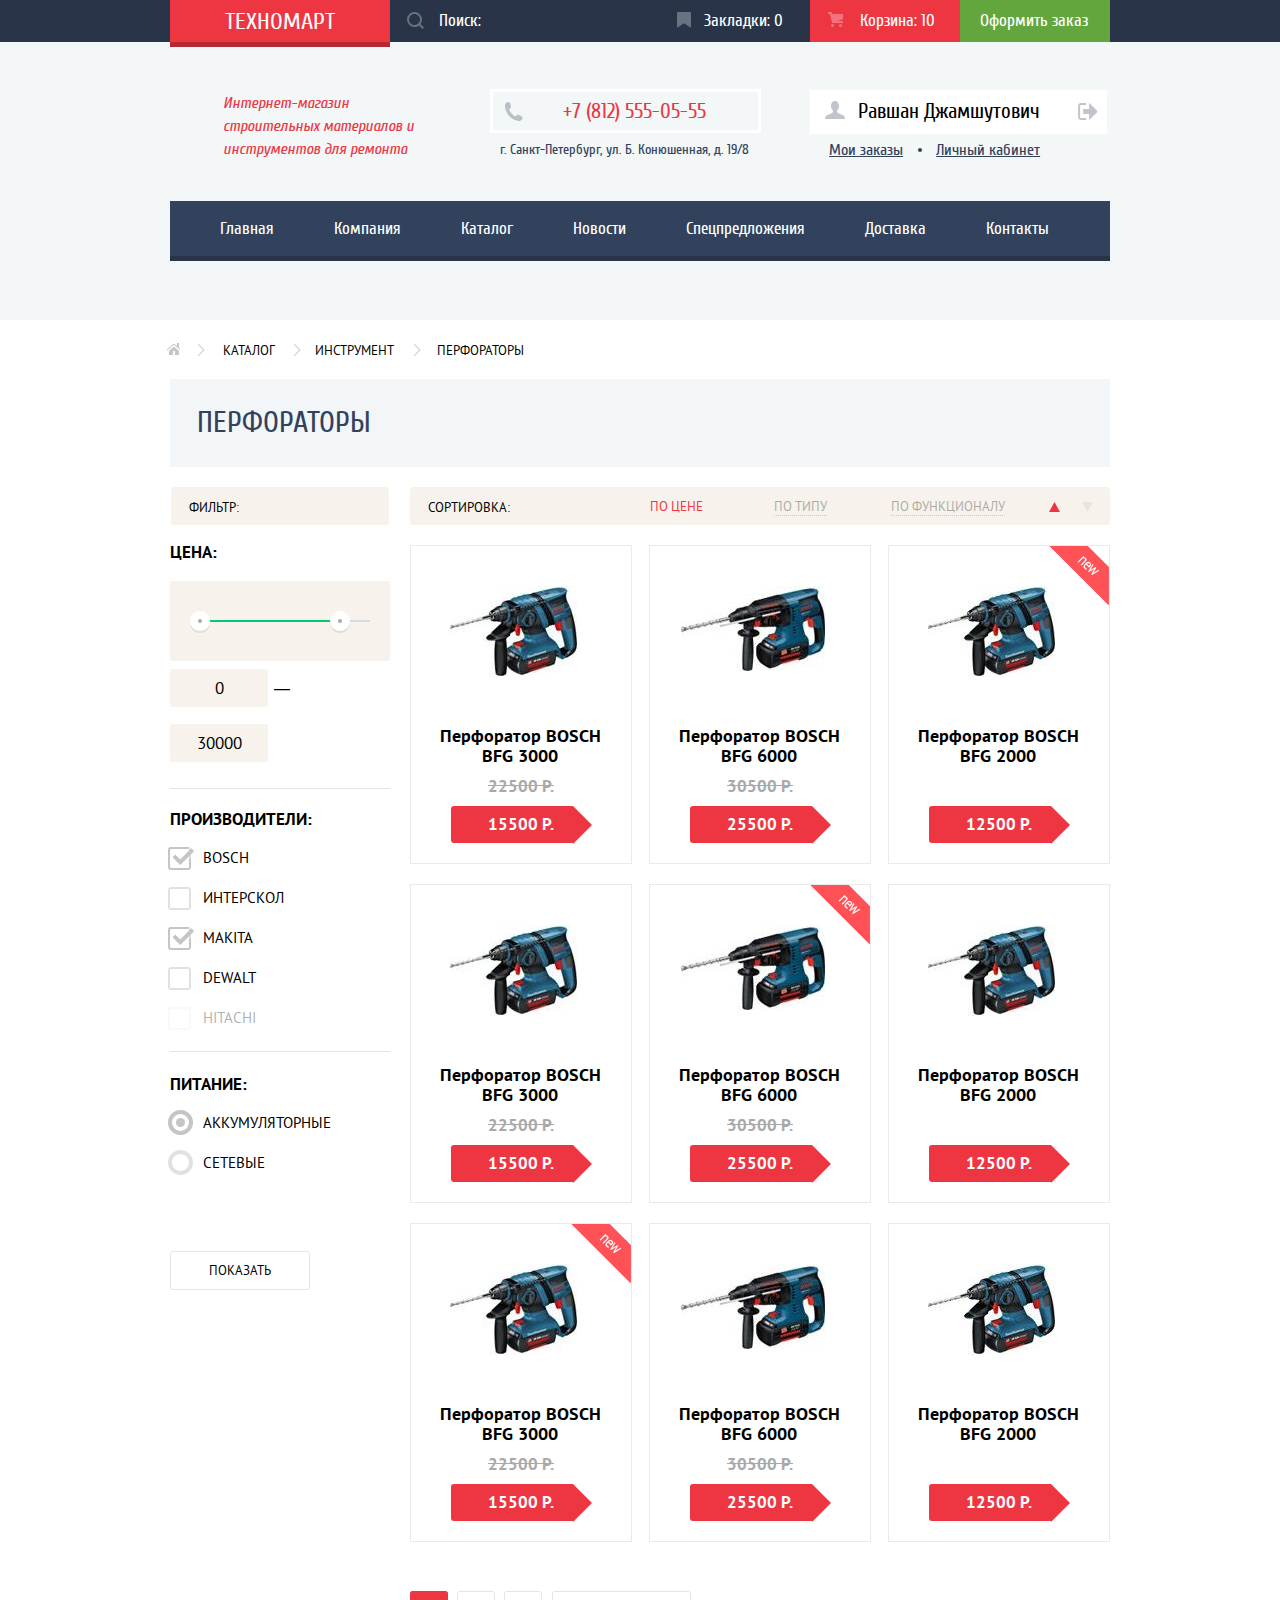
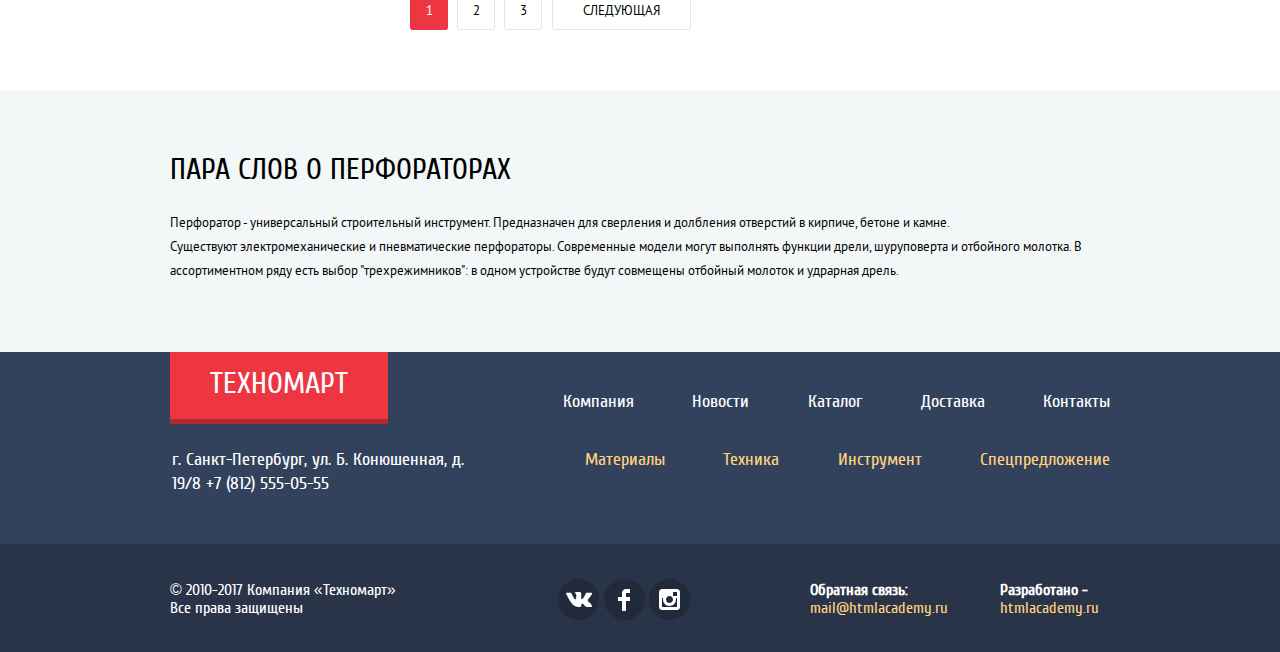
==== catalog.html @ 3ca96fd1 "завершение верстки" ====
<!DOCTYPE html>
<html lang="ru">
  <head>
    <meta charset="utf-8">
    <title>Интернет-магазин "Техномарт"</title>
    <link href="css/normalize.css" rel="stylesheet">
    <link href="css/style.css" rel="stylesheet">
  </head>
  <body>
    <header class="main-header">
      <div class="header-top-wrapper">
      <div class="container">
      <div class="header-top">
        <a class="main-header-logo" href="index.html" aria-label="Главная страница интернет-магазина Техномарт">Техномарт</a>
          <form class="header-search" action="http://echo.htmlacademy.ru" method="post">
            <div class="search-item">
              <label for="search-form" aria-label="Поиск"></label>
              <input type="search" id="search-form" name="search-form" placeholder="Поиск:">
              <svg xmlns="http://www.w3.org/2000/svg" width="17" height="17" viewBox="0 0 17 17"><path fill="#ffffff" d="M17 15.586l-3.542-3.542A7.465 7.465 0 0 0 15 7.5 7.5 7.5 0 1 0 7.5 15c1.71 0 3.282-.579 4.544-1.542L15.586 17 17 15.586zM2 7.5C2 4.467 4.467 2 7.5 2 10.532 2 13 4.467 13 7.5c0 3.032-2.468 5.5-5.5 5.5A5.506 5.506 0 0 1 2 7.5z"/></svg>
              
            </div>
          </form>
          <a class="tab" href="#">Закладки: 0</a>
          <a class="cart-full" href="#">Корзина: 10</a>
          <a class="offer-button" href="#">Оформить заказ</a>
      </div>
      </div>
      </div>
        <div class="header-middle-bottom-wrapper">
          <div class="container">
      <div class="header-middle">
<!--        <div class="header-title-wrapper">-->
        <h1 class="header-title">Интернет-магазин строительных материалов и инструментов для ремонта</h1>
<!--          </div>-->
        <div class="header-contacts">
          <p class="main-phone" aria-label="Телефон">+7 (812) 555-05-55</p>
          <p class="main-adress" aria-label="Адрес">г. Санкт-Петербург, ул. Б. Конюшенная, д. 19/8</p>
        </div>
        <ul class="user-navigation user-navigation-catalog" aria-label="Навигация пользователя">
          <li>
            <div class="navigation-wrapper-high">
              <a class="authorization-link-in" href="#" >Равшан Джамшутович</a>
              <a class="logout-link" href="#" aria-label="Выйти"></a>
            </div>
          </li>
          <li>
            <div class="navigation-wrapper-low">
              <a class="my-order-link" href="#">Мои заказы</a>
            <a class="personal-area-link" href="#">Личный кабинет</a>
          
            </div>
          </li>
        </ul>
      </div>
        <nav class="main-navigation" aria-label="Главное меню">
          
          <ul class="site-navigation" aria-label="Главное меню">
            <li><a href="index.html">Главная</a></li>
            <li><a href="#">Компания</a></li>
            <li><a href="catalog.html">Каталог</a></li>
            <li><a href="#">Новости</a></li>
            <li><a href="#">Спецпредложения</a></li>
            <li><a href="#">Доставка</a></li>
            <li><a href="#">Контакты</a></li>
          </ul>
        </nav>
          </div>
          </div>
      </header>
    <main>
      <div class="container">        
        <ul class="breadcrumbs">  
          <li class="breadcrumbs-home"><a href="index.html" aria-label="Главная"></a></li>
          <li class="breadcrumbs-catalog"><a href="catalog.html">Каталог</a></li>
          <li class="breadcrumbs-tool"><a href="#">Инструмент</a></li>
          <li class="breadcrumbs-current">Перфораторы<li>
        </ul>
       <h2 class="page-title">Перфораторы</h2>  
        <div class="catalog-columns">
      <section class="filters">
        <div class="filter-head">
          <h3 class="filter-name">ФИЛЬТР:</h3>
        </div>
        <form class="catalog-filters" action="http://echo.htmlacademy.ru" method="get">
          <fieldset>
            <legend>Цена:</legend>
<!--           фильтр по цене-->
            <div class="range-controls"> 
              <div class="scale"> 
                <div class="bar"></div> 
              </div> 
             <div class="toggle min-toggle"></div> 
             <div class="toggle max-toggle"></div> 
            </div>
            <div class="price-filter">
             <input type="text" name="min-price" id="min-price" value="0">
             <span class="price-filter-dash">—</span>
             <input type="text" name="man-price" id="man-price" value="30000">
            </div>
          </fieldset>
          <fieldset>
            <legend class="filter-manuf-fieldset">Производители:</legend>
            <ul class="filter-checkbox">
              <li class="filter-option">
                <input class="visually-hidden filter-field filter-field-checkbox" type="checkbox" name="bosch" id="filter-bosch" checked>
                <label for="filter-bosch">bosch</label>
              </li>
              <li class="filter-option">
                <input class="visually-hidden filter-field filter-field-checkbox" type="checkbox" name="interskol" id="filter-interskol">
                <label for="filter-interskol">интерскол</label>
              </li>
              <li class="filter-option">
                <input class="visually-hidden filter-field filter-field-checkbox" type="checkbox" name="makita" id="filter-makita" checked>
                <label for="filter-makita">makita</label>
              <li class="filter-option">
                <input class="visually-hidden filter-field filter-field-checkbox" type="checkbox" name="dewalt" id="filter-dewalt">
                <label for="filter-dewalt">dewalt</label>
              </li>
              <li class="filter-option">
                <input class="visually-hidden filter-field filter-field-checkbox" type="checkbox" name="hitachi" id="filter-hitachi" disabled>
                <label for="filter-hitachi">hitachi</label>
              </li>
            </ul>
          </fieldset>
          <fieldset>
            <legend class="filter-feed-fieldset">Питание:</legend>
            <ul class="filter-radio">
              <li class="filter-option">
                <input class="visually-hidden filter-field filter-field-radio" type="radio" name="feed" id="feed-battery" value="battery" checked>
                <label for="feed-battery">аккумуляторные</label>
              </li>
              <li class="filter-option">
                <input class="visually-hidden filter-field filter-field-radio" type="radio" name="feed" id="feed-net" value="net">
                <label for="feed-net">сетевые</label>
              </li>
            </ul>
          </fieldset>
          <button class="filters-button" type="submit">Показать</button>
        </form>
      </section>
        <div>
      <div class="sorting">
        <h3 class="sorting-name">СОРТИРОВКА:</h3>
        <ul class="sorting-list">
          <li class="sorting-items price"><a>по цене</a></li>
          <li><a class="sorting-items type" href="#">по типу</a></li>
          <li><a class="sorting-items function" href="#">по функционалу</a></li>
        </ul>
        <button type="button" aria-label="Сортировка по возрастанию" class="sorting-img-up active"><svg  version="1.1" id="Layer_1" xmlns="http://www.w3.org/2000/svg" xmlns:xlink="http://www.w3.org/1999/xlink" x="0px" y="0px"
	 width="11px" height="10px" viewBox="0 0 11 10" enable-background="new 0 0 11 10" xml:space="preserve">
<polygon fill="#231F20" points="5.5,0 0,10 11,10 "/>
          </svg></button>        
        <button class="sorting-img-down" type="button" aria-label="Сортировка по убыванию"><svg  version="1.1" id="Layer_9" xmlns="http://www.w3.org/2000/svg" xmlns:xlink="http://www.w3.org/1999/xlink" x="0px" y="0px"
	 width="11px" height="10px" viewBox="0 0 11 10" enable-background="new 0 0 11 10" xml:space="preserve">
<polyline fill="#231F20" points="5.5,10 0,0 11,0 "/>
          </svg></button> 
      </div>
      <section class="catalog">
        <div class="catalog-head visually-hidden">
          <h3>Перфораторы</h3>
        </div>
        <ul class="catalog-list">
          <li class="catalog-items">
            <h4 class="goods-name">Перфоратор BOSCH BFG 3000</h4>
            <p class="goods-image">
              <img src="img/perf2.jpg" width="127" height="91" alt="Перфоратор BOSCH BFG 3000">
            </p>
            <span class="goods-old-price">22500 P.</span>
            <a class="goods-price" href="#" aria-label="Перфоратор BOSCH BFG 3000">15500 P.</a>
            <div class="goods-actions">
              <a class="goods-actions-buy" href="#">Купить</a>
              <a class="goods-actions-tab" href="#">В закладки</a>
            </div>
          </li>
          <li class="catalog-items">
            <h4 class="goods-name">Перфоратор BOSCH BFG 6000</h4>
            <p class="goods-image">
              <img src="img/perf3.jpg" width="144" height="85" alt="Перфоратор BOSCH BFG 6000">
            </p>
            <span class="goods-old-price">30500 P.</span>
            <a class="goods-price" href="#" aria-label="Перфоратор BOSCH BFG 6000">25500 P.</a>
            <div class="goods-actions">
              <a class="goods-actions-buy" href="#">Купить</a>
              <a class="goods-actions-tab" href="#">В закладки</a>
            </div>
          </li>
          <li class="catalog-items popular-item-new">
             <h3 class="goods-name">Перфоратор BOSCH BFG 2000</h3>
            <p class="goods-image">
              <img src="img/perf2.jpg" width="127" height="91" alt="Перфоратор BOSCH BFG 2000">
            </p>
            <span class="goods-old-price"></span>
            <a class="goods-price" href="#" aria-label="Перфоратор BOSCH BFG 2000">12500 P.</a>
            <div class="goods-actions">
              <a class="goods-actions-buy" href="#">Купить</a>
              <a class="goods-actions-tab" href="#">В закладки</a>
            </div>
          </li>
          <li class="catalog-items">
            <h4 class="goods-name">Перфоратор BOSCH BFG 3000</h4>
            <p class="goods-image">
              <img src="img/perf2.jpg" width="127" height="91" alt="Перфоратор BOSCH BFG 3000">
            </p>
            <span class="goods-old-price">22500 P.</span>
            <a class="goods-price" href="#" aria-label="Перфоратор BOSCH BFG 3000">15500 P.</a>
            <div class="goods-actions">
              <a class="goods-actions-buy" href="#">Купить</a>
              <a class="goods-actions-tab" href="#">В закладки</a>
            </div>
          </li>
          <li class="catalog-items popular-item-new">
            <h4 class="goods-name">Перфоратор BOSCH BFG 6000</h4>
            <p class="goods-image">
              <img src="img/perf3.jpg" width="144" height="85" alt="Перфоратор BOSCH BFG 6000">
            </p>
            <span class="goods-old-price">30500 P.</span>
            <a class="goods-price" href="#" aria-label="Перфоратор BOSCH BFG 6000">25500 P.</a>
            <div class="goods-actions">
              <a class="goods-actions-buy" href="#">Купить</a>
              <a class="goods-actions-tab" href="#">В закладки</a>
            </div>
          </li>
          <li class="catalog-items">
            <h4 class="goods-name">Перфоратор BOSCH BFG 2000</h4>
            <p class="goods-image">
              <img src="img/perf2.jpg" width="127" height="91" alt="Перфоратор BOSCH BFG 2000">
            </p>
            <span class="goods-old-price"></span>
            <a class="goods-price" href="#" aria-label="Перфоратор BOSCH BFG 2000">12500 P.</a>
            <div class="goods-actions">
              <a class="goods-actions-buy" href="#">Купить</a>
              <a class="goods-actions-tab" href="#">В закладки</a>
            </div>
          </li>
          <li class="catalog-items popular-item-new">
            <h4 class="goods-name">Перфоратор BOSCH BFG 3000</h4>
            <p class="goods-image">
              <img src="img/perf2.jpg" width="127" height="91" alt="Перфоратор BOSCH BFG 3000">
            </p>
            <span class="goods-old-price">22500 P.</span>
            <a class="goods-price" href="#" aria-label="Перфоратор BOSCH BFG 3000">15500 P.</a>
            <div class="goods-actions">
              <a class="goods-actions-buy" href="#">Купить</a>
              <a class="goods-actions-tab" href="#">В закладки</a>
            </div>
          </li>
          <li class="catalog-items">
            <h4 class="goods-name">Перфоратор BOSCH BFG 6000</h4>
            <p class="goods-image">
              <img src="img/perf3.jpg" width="144" height="85" alt="Перфоратор BOSCH BFG 6000">
            </p>
            <span class="goods-old-price">30500 P.</span>
            <a class="goods-price" href="#" aria-label="Перфоратор BOSCH BFG 6000">25500 P.</a>
            <div class="goods-actions">
              <a class="goods-actions-buy" href="#">Купить</a>
              <a class="goods-actions-tab" href="#">В закладки</a>
            </div>
          </li>
          <li class="catalog-items">
            <h4 class="goods-name">Перфоратор BOSCH BFG 2000</h4>
            <p class="goods-image">
              <img src="img/perf2.jpg" width="127" height="91" alt="Перфоратор BOSCH BFG 2000">
            </p>
            <span class="goods-old-price"></span>
            <a class="goods-price" href="#" aria-label="Перфоратор BOSCH BFG 2000">12500 P.</a>
            <div class="goods-actions">
              <a class="goods-actions-buy" href="#">Купить</a>
              <a class="goods-actions-tab" href="#">В закладки</a>
            </div>
          </li>
        </ul>
<!--        <div class="pagination-list-wrapper">-->
        <ul class="pagination-list" aria-label="Нумерация страниц">
          <li class="pagination-items pagination-items-current"><a>1</a></li>
          <li class="pagination-items"><a href="#">2</a></li>
          <li class="pagination-items"><a href="#">3</a></li>
          <li class="pagination-items"><a href="#">Следующая</a></li>
        </ul>
<!--          </div>-->
      </section>
        </div>
          </div>
      </div>
      <div class="catalog-infotext-wrapper">
        <div class="container">
      <section class="catalog-infotext">
        <h3 class="catalog-infotext-title">Пара слов о перфораторах</h3>
        <p class="catalog-infotext-text">
          Перфоратор - универсальный строительный инструмент. Предназначен для сверления и долбления отверстий в кирпиче, бетоне и камне.<br>
          Существуют электромеханические и пневматические перфораторы. Современные модели могут выполнять функции дрели, шуруповерта и отбойного молотка. В ассортиментном ряду есть выбор "трехрежимников": в одном устройстве будут совмещены отбойный молоток и удрарная дрель.
        </p>
      </section>
        </div>
        </div>
    </main>
    <footer class="main-footer">
      <div class="footer-wrapper-high">
      <div class="container">
      <div class="footer-top">
         <a class="main-header-logo footer-logo" href="index.html" aria-label="Главная страница интернет-магазина Техномарт">Техномарт</a>
         <ul class="footer-navigation" aria-label="Главное меню">
           <li><a href="#">Компания</a></li>
           <li><a href="#">Новости</a></li>
           <li><a href="catalog.html">Каталог</a></li>
           <li><a href="#">Доставка</a></li>
           <li><a href="#">Контакты</a></li>
         </ul>
      </div>
      <div class="footer-middle">
        <p class="footer-adress" aria-label="Адрес">
          г. Санкт-Петербург, ул. Б. Конюшенная, д. 19/8
          +7 (812) 555-05-55
        </p>
        <ul class="footer-add-menu" aria-label="Разделы сайта">
          <li><a href="#">Материалы</a></li>
          <li><a href="#">Техника</a></li>
          <li><a href="#">Инструмент</a></li>
          <li><a href="#">Спецпредложение</a></li>
        </ul>
      </div>
        </div>
        </div>
      <div class="footer-wrapper-down">
        <div class="container">
      <div class="footer-low">
        <p class="footer-copyright" aria-label="Копирайт">
           © 2010-2017 Компания «Техномарт»
           Все права защищены
        </p>
        <div class="footer-social">
          <ul class="social-list" aria-label="Социальные сети">
            <li class="social-item"><a class="social-button" href="#"><span class="visually-hidden">ВКонтакте</span>
              <svg version="1.1" id="Layer_7" xmlns="http://www.w3.org/2000/svg" xmlns:xlink="http://www.w3.org/1999/xlink" x="0px" y="0px"
	 width="26px" height="15px" viewBox="0 0 26 15" enable-background="new 0 0 26 15" xml:space="preserve">
<path fill="#FFFFFF" d="M16.138,11.51c0.956-0.309,2.18,2.04,3.483,2.939c0.978,0.681,1.727,0.534,1.727,0.534l3.473-0.05
	c0,0,1.815-0.112,0.957-1.554c-0.071-0.12-0.503-1.069-2.585-3.022c-2.177-2.043-1.882-1.712,0.739-5.244
	c1.597-2.153,2.236-3.468,2.036-4.028c-0.192-0.539-1.365-0.399-1.365-0.399L20.69,0.713c-0.381,0.001-0.704,0.119-0.851,0.515
	c-0.003,0.004-0.621,1.666-1.445,3.079c-1.741,2.989-2.436,3.148-2.724,2.961c-0.661-0.433-0.494-1.737-0.494-2.664
	c0-2.897,0.432-4.105-0.846-4.417c-0.427-0.104-0.739-0.172-1.828-0.182c-1.392-0.021-2.574,0-3.244,0.329
	c-0.445,0.223-0.786,0.712-0.579,0.74c0.26,0.035,0.843,0.16,1.155,0.586c0.401,0.552,0.389,1.789,0.389,1.789
	s0.229,3.411-0.54,3.834c-0.528,0.29-1.25-0.302-2.803-3.016C6.087,2.879,5.488,1.345,5.488,1.345S5.372,1.06,5.162,0.904
	C4.912,0.719,4.562,0.66,4.562,0.66L0.848,0.684c0,0-0.558,0.016-0.763,0.262C-0.097,1.164,0.07,1.614,0.07,1.614
	s2.909,6.881,6.203,10.347c3.02,3.182,6.452,2.971,6.452,2.971h1.555c0,0,0.469-0.054,0.709-0.312
	c0.224-0.24,0.214-0.691,0.214-0.691S15.172,11.82,16.138,11.51z"/>
              </svg></a></li>
            <li class="social-item"><a class="social-button" href="#"><span class="visually-hidden">Фейсбук</span>
              <svg version="1.1" id="Layer_2" xmlns="http://www.w3.org/2000/svg" xmlns:xlink="http://www.w3.org/1999/xlink" x="0px" y="0px"
	 width="12px" height="22px" viewBox="0 0 12 22" enable-background="new 0 0 12 22" xml:space="preserve">
<path fill="#FFFFFF" d="M12,4V0H8C5.791,0,4,1.791,4,4v4H0v4h4v10h4V12h4V8H8V4H12z"/>
                </svg></a></li>
            <li class="social-item"><a class="social-button" href="#"><span class="visually-hidden">Инстаграм</span>
              <svg version="1.1" id="Layer_8" xmlns="http://www.w3.org/2000/svg" xmlns:xlink="http://www.w3.org/1999/xlink" x="0px" y="0px"
	 width="21px" height="21px" viewBox="0 0 21 21" enable-background="new 0 0 21 21" xml:space="preserve">
<path fill="#FFFFFF" d="M18,0H3C1.35,0,0,1.35,0,3v15c0,1.65,1.35,3,3,3h15c1.65,0,3-1.35,3-3V3C21,1.35,19.65,0,18,0z M10.5,7
	c1.93,0,3.5,1.57,3.5,3.5S12.43,14,10.5,14S7,12.43,7,10.5S8.57,7,10.5,7z M18,18H3V9h1.181C4.067,9.482,4,9.983,4,10.5
	c0,3.59,2.91,6.5,6.5,6.5s6.5-2.91,6.5-6.5c0-0.517-0.066-1.018-0.181-1.5H18V18z M18,7h-4V3h4V7z"/>
               </svg></a></li>
          </ul>
        </div>
        <p class="footer-feedback">
          <b>Обратная связь:</b>
          <a class="email-feedback" href="mailto:mail@htmlacademy.ru" aria-label="Электронная почта">mail@htmlacademy.ru</a>
        </p>
        <p class="footer-developer">
          <b>Разработано -</b>
          <a class="developer-button" href="https://htmlacademy.ru/intensive/htmlcss">htmlacademy.ru</a>
        </p>
      </div>
        </div>
        </div>
    </footer>
    <section class="modal-good-add">
      <h3 class="modal-good-add-name">Товар добавлен в корзину!</h3>
      <div class="modal-back">
        <a class="modal-back-button button" href="#">Оформить заказ</a>
        <a class="modal-back-button continue-button" href="#">Продолжить покупки</a>
      </div>
      <div class="background-good-add"></div>
      <button class="modal-close-add" type="button" aria-label="Закрыть сообщение"></button>
    </section>
   </body>
</html>
---- css/style.css ----
@font-face {
  font-family: "Cuprum";
  src: local("Cuprum"),
    url("../fonts/cuprum.woff2") format("woff2");
}
@font-face {
  font-family: "CuprumBold";
  src: local("CuprumBold"),
    url("../fonts/cuprumbold.woff2") format("woff2");
}
@font-face {
  font-family: "CuprumBoldItalic";
  src: local("CuprumBoldItalic"),
    url("../fonts/cuprumbolditalic.woff2") format("woff2");
}
@font-face {
  font-family: "CuprumItalic";
  src: local("CuprumItalic"),
    url("../fonts/cuprumitalic.woff2") format("woff2");
}
@font-face {
  font-family: "PTSans";
  src: local("PTSans"),
    url("../fonts/ptsans.woff2") format("woff2");
}
@font-face {
  font-family: "PTSansBold";
  src: local("PTSansBold"),
    url("../fonts/ptsansbold.woff2") format("woff2");
}
@font-face {
  font-family: "PTSansBold";
  src: local("PTSansBold"),
    url("../fonts/ptsansbold.woff2") format("woff2");
}
body {
  min-width: 960px;
  margin: 0;
  padding: 0;
  font-family: "Cuprum", Arial, sans-serif;
  font-size: 14px;
  line-height: 18px;
  font-weight: normal;
  color: #ffffff;
  background-color: #ffffff;
  
}
a {
  text-decoration: none;
  }
img {
  max-width: 100%;
  height: auto;
}
.visually-hidden:not(:focus):not(:active),
input[type="checkbox"].visually-hidden,
input[type="radio"].visually-hidden {
  position: absolute;

  width: 1px;
  height: 1px;
  margin: -1px;
  border: 0;
  padding: 0;

  white-space: nowrap;

  clip-path: inset(100%);
  clip: rect(0 0 0 0);
  overflow: hidden;
}
.main-header,
.main-service {
  background-color: #f3f7f8;  
}
.header-top-wrapper {
   width: 100%;
   background-color: #293449;
}
.header-middle-bottom-wrapper {
  width: 100%;
  background-color: #f3f7f8;
 }
.container {
  width: 940px;
  margin: 0 auto;
  padding: 0 10px;
}
.main-header {
  padding-bottom: 64px;
}
.user-navigation {
  display: flex;
  flex-wrap: wrap;
/*  align-items: center;*/
  justify-content: space-between;
  margin: 0;  
  padding: 0;
  width: 300px;
  list-style: none;
  margin-top: 9px;
}
.user-navigation-catalog {
  display: flex;
  flex-wrap: wrap;
  flex-direction: column;
  align-items: center;
  margin: 0;
  padding: 0;
  width: 300px;
  list-style: none;  
}
.user-navigation-catalog li {
  margin: 0;
  padding: 0;
}
.user-navigation li {
  margin: 0;
  padding: 0;
}
.main-navigation {
  font-size: 17px;
  line-height: 17px;
  background-color: #32425c;
  padding-left: 20px;
  box-shadow: 0 5px #293449;
}
.site-navigation {
  display: flex;
  flex-wrap: wrap;
  align-items: center;
  margin: 0;
  padding: 0;   
/*  width: 940px;*/
  width: 100%;
  list-style: none;  
}
.site-navigation a {
  display: block;
  margin: 0;
  padding: 0;
  padding-top: 19px;
  padding-bottom: 19px;
  padding-right: 30px;
  vertical-align: center;
  padding-left: 30px;
  

}
.header-top {
  display: flex;
  align-items: center;
  font-size: 17px;
  background-color: #293449;
/*  width: 940px;*/
  width: 100%;
  margin: 0;
  padding: 0;
}


.header-middle {
  display: flex;
  align-items: flex-start;
  width: 940px;  
  margin-top: 50px;
}

.header-top a,
.main-navigation a {
  color: #ffffff;
}

.main-header-logo {
  font-size: 24px;
  line-height: 24px;
  color: #ffffff;
  text-transform: uppercase;
  background-color: #ee3643;
  padding-left: 55px;
  padding-right: 55px;
  padding-top: 10px;
  padding-bottom: 8px;
  box-shadow: 0 5px #b52933;
}

/*
.authorization-link {
  font-size: 21px;
  line-height: 21px;
  color: #000000;
  margin: 0;
  width: 300px;
  padding-top: 10px;
  padding-bottom: 10px;
  padding-left: 47px;
  padding-right: 40px;
}
*/

/*

li.login-link {
  margin-right: -30px;
}
*/

.tab {  
  position: relative;
  margin: 0;
  min-width: 106px;
  padding-bottom: 12px;
  padding-top: 12px;  
  padding-left: 44px;
}
.tab::before {
  content: "";
  position: absolute;
  width: 14px;
  height: 16px;  
  top: 12px;
  left: 17px;
  background-image: url("../img/icon-bookmark.svg");
  background-repeat: no-repeat;
  background-position: 0 0;
  opacity: 0.3;
}
.cart:hover::before,
.cart:focus::before,
.tab:hover::before,
.tab:focus::before {
  opacity: 1;
}
.cart:active::before,
.tab:active::before {
  opacity: 0.5;
}
.cart,
.cart-full {
  position: relative;
  margin: 0;
  min-width: 100px;
  padding-bottom: 12px;
  padding-top: 12px;  
  padding-left: 50px;
}
.cart-full::before,
.cart::before {
  content: "";
  position: absolute;
  width: 15px;
  height: 15px;  
  top: 12px;
  left: 18px;
  background-image: url(../img/icon-cart.svg);
  background-repeat: no-repeat;
  background-position: 0 0;
  opacity: 0.3;
}


.search-item {
  margin: 0;
  padding: 0;
}

.offer-button {
  font-size: 17px;
  line-height: 18px;
  background-color: #63a63e;
  width: 130px;
  padding-top: 12px;
  padding-bottom: 12px;  
  padding-left: 20px;
}
.cart-full {
  background-color: #ee3643;
}
/*
.header-title-wrapper {
  padding-top: 100px;
}
*/
.header-title {
  font-family: "CuprumItalic";
  font-size: 16px;
  line-height: 23px;
/*  font-style: italic;*/
  color: #ee3643;
  width: 195px;
  margin: 0;
  padding-left: 53px;
  padding-right: 25px;  
  margin-bottom: 40px;  
  margin-right: 29px;
  font-weight: normal;
  
/*  padding-top: 25px;*/
}
.header-search {
  position: relative;
  font-family: inherit;
  background-color: #293449;
  color: #ffffff;
  margin: 0;
  padding: 0;
  
}
/*
.header-middle {
  margin: 0;
  padding: 0;
}
*/
/*
.header-contacts {
  margin-top: 5px;
}
*/
.main-phone {
  position: relative;
  font-size: 21px;
  line-height: 21px;
  color: #ee3643;
  text-align: center;
  border: 3px solid #ffffff;
  width: 230px;
  margin: 0;
/*  margin-top: 5px;*/
  margin-left: 21px;  
  padding-top: 9px;
  padding-bottom: 8px;
  padding-right: 9px;
  padding-left: 26px;
  margin-top: -3px;
   
}
.main-phone::before {
  content: "";
  position: absolute;
  width: 19px;
  height: 19px;  
  top: 10px;
  left: 11px;
  background-image: url(../img/icon-phone.svg);
  background-repeat: no-repeat;
  background-position: 0 0;
  
}
.main-adress {
  font-size: 14px;
  line-height: 24px;
  color: #32425c;
  text-align: center;
  width: 300px;
  padding-left: 5px;
  padding-right: 40px;
  padding-top: 5px;
  margin: 0;  
}

.user-navigation a {
  font-size: 21px;
  line-height: 21px;
  color: #000000;
  background-color: #ffffff;
  margin: 0;
  padding: 0;
  padding-top: 9px;
  padding-bottom: 11px;
/*  margin-top: 34px;*/
  
}

.navigation-wrapper-high {
  display: flex;
  background-color: #ffffff;  
/*  margin-top: 10px;*/
  margin-bottom: 6px;
  margin-top: -2px;
  
}
.navigation-wrapper-low {
  display: flex;
}

/*
.user-navigation-catalog li:nth-child(2) {
  margin-top: 15px;
}
*/
a.authorization-link-in { 
  
  position: relative;
  font-size: 21px;
  line-height: 21px;
  color: #000000;
  margin: 0;
  padding: 0;
  padding-top: 11px;
  padding-bottom: 12px; 
  padding-left: 48px; 
  padding-right: 36px;

  margin-left: -8px; 
  
}
a.authorization-link-in:before {
  content: "";
  position: absolute;
  width: 20px;
  height: 20px;  
  top: 11px;
  left: 15px;
  background-image: url(../img/icon-user.svg);
  background-repeat: no-repeat;
  background-position: 0 0;
  opacity: 0.3; 
  
}
a.logout-link {
  
  position: relative;
  margin: 0;
  padding: 0;
  padding-right: 30px;  
  padding-top: 12px;
  padding-bottom: 12px;
  padding-left: 5px;
  background-color: #ffffff;
  margin-left: -4px;
  margin-top: 20px;
  
}
a.logout-link::before {
  content: "";
  position: absolute;
  width: 20px;
  height: 20px;  
  top: -7px;
  right: 10px;
  background-image: url(../img/icon-logout.svg);
  background-repeat: no-repeat;
  background-position: 0 0;
  opacity: 0.3;
}
/*
.registration,
.login-link {
  margin-top: -20px;
  padding: 0;
}
*/
a.login-link {
  position: relative;  
  width: 45px;
  margin: 0;  
  margin-left: 12px;
  padding-right: 28px;
  padding-left: 48px;  
  padding-bottom: 11px;
}
a.registration {
  width: 100px;
  margin: 0;
/*  margin-left: -100px;*/
  padding-right: 25px;
  padding-left: 22px;  
  padding-bottom: 12px;
}
a.personal-area-link,
a.my-order-link {
  font-size: 16px;
  line-height: 18px;
  color: #32425c;
  text-decoration: underline;
  background-color: transparent;
  margin: 0;
  padding: 0;
  padding-top: 1px;
  
  
}
a.my-order-link {
  position: relative;
  margin-right: 33px;
  margin-left: -55px;
}
a.my-order-link::after {
  content: "";
  position: absolute;
  width: 4px;
  height: 4px;
  border-radius: 50%;
  background-color: #32425c;
  top: 8px;
  right: -19px;
}



a.login-link::before {
  content: "";
  position: absolute; 
  width: 20px;
  height: 17px;
  top: 13px;
  left: 14px;
  background-image: url(../img/icon-login.svg);
  background-repeat: no-repeat;
  background-position: 0 0;
  opacity: 0.1;
}
a.logout-link:hover::before,
a.logout-link:focus::before,
a.login-link:hover::before,
a.login-link:focus::before {
  opacity: 1;  
}
a.logout-link:active::before,
a.login-link:active::before {
  opacity: 0.3;
}

a.login-link:hover,
a.login-link:focus,
a.registration:hover,
a.registration:focus {
  color: #ee3643;
}
a.login-link:active,
a.registration:active {
  opacity: 0.3;
  color: #000000;
}

.personal-area-link:hover,
.my-order-link:hover,
.personal-area-link:focus,
.my-order-link:focus {
  color: #ee434f;
}
a.authorization-link-in:hover::before,
a.authorization-link-in:focus::before {
  opacity: 1;
}
a.authorization-link-in:active,
.personal-area-link:active,
.my-order-link:active {
  opacity: 0.3;
}
.header-top a:hover,
.header-top a:focus {
  background-color: #212a3a;
}
a.offer-button:hover,
a.offer-button:focus {
  background-color: #5fbb2d;
}
.header-top a:active {
  opacity: 0.6;
  background-color: #161d29;
} 
.main-header-logo:hover,
.main-header-logo:focus {
  background-color: #ca2c37;
}
.main-header-logo:active {
  background-color: #ba2732;
}
a.offer-button:active {
  opacity: 0.51;
  background-color: #518534;
}
a.main-header-logo:hover,
a.main-header-logo:focus {
  background-color: #ca2c37;
}
a.main-header-logo:active {
  background-color: #ba2732;
}

.site-navigation a:hover,
.site-navigation a:focus {
  background-color: #293449;
}
.site-navigation a:active {
  opacity: 0.5;
  background-color: #1d2739;
}
/*.header-search label {
  margin: 0;
  padding: 0;
  
}*/

.header-search input {
  
  box-sizing: border-box;  
  margin: 0;
  width: 270px;  
  padding-left: 49px;    
  padding-top: 12px;
  padding-bottom: 12px;
  font: inherit;  
  background-color: #293449;
  border: none;
  
}
.header-search svg {
  content: "";
  position: absolute;
  width: 17px;
  height: 17px;
  top: 12px;
  left: 17px;
  opacity: 0.3;
}
input[type="search"]::-webkit-input-placeholder { 
  color: #ffffff; 
}
input[type="search"]:-ms-input-placeholder { 
  color: #ffffff; 
}
input[type="search"]::-ms-input-placeholder { 
  color: #ffffff; 
}
input[type="search"]::placeholder { 
  color: #ffffff; 
} 
.header-search input:hover + svg {
  opacity: 1;
}

.header-search input:focus + svg path {
  fill: #ee3643;
  
}
.header-search input:focus + svg  {
  opacity: 1;
  
}
.header-search input:hover {
  background-color: #212a3a;
  
  
}
.header-search input:focus {
  background-color: #ffffff;
  border: none;
  color: #000000;
}

.section-button {
  display: inline-block;
  color: #ffffff;
  background-color: rgba(0, 0, 0, 0.1);
  text-transform: uppercase;
  margin: 0;
  padding: 0;
  min-width: 135px;
  padding-top: 12px;
  padding-bottom: 8px;  
  text-align: center;
  margin-top: 2px;
  margin-right: 60px;
  margin-bottom: 23px;
  margin-left: 25px;
  border-radius: 3px;
  
}
.section-button:hover,
.section-button:focus {
  background-color: rgba(0, 0, 0, 0.2);
}
.section-button:active {
  background-color: rgba(0, 0, 0, 0.3);
}

.menu-containers {
  width: 940px;
}
.section-list {
  display: flex;
  justify-content: space-between;
  align-items: flex-start;
  flex-wrap: wrap;
  margin: 0;
  padding: 0;
  list-style: none;
  margin-top: 60px;
}
.section-items {
 width: 300px;
 /*margin-bottom: 20px;*/
  
}
.section-slider {
  order: 4;
  margin-top: -20px;
  
}

.main-slider {
  position: relative;
  width: 620px;
  height: 266px;
  background-color: #eeeeee;
  margin-top: 20px;
}
.slide {
  position: relative;
  width: 620px;
  height: 266px;
  display: none;
}

.slide:nth-child(1) {
  display: block;
  background-image: url("../img/slider2-index.jpg");
  background-repeat: no-repeat;
  background-position: 0 0;
}
.slide:nth-child(2) {
  display: none;
  background-image: url("../img/slider1-index.jpg");
  background-repeat: no-repeat;
  background-position: 0 0;
}
.slide-description { 
  display: flex;
  flex-direction: column;
  margin: 0;
  padding: 0; 
  max-width: 230px;
  margin-left: 23px;
  padding-top: 23px;
  margin-bottom: 132px;
  
}
.slide-name {   
  font-family: "CuprumBold";
  font-size: 36px;
  line-height: 36px;
/*  font-weight: bold;*/
  text-transform: uppercase;
  color: #ffffff;    
  padding: 0;
}
.slide-tagline {    
  font-size: 18px;
  line-height: 24px;
  color: #ffffff; 
  padding-top: 2px;
}
.slider-button {
  padding-top: 12px;
  padding-bottom: 9px;
  padding-left: 49px;
  padding-right: 45px;
  margin-left: 25px;  
  border-radius: 3px;
}
.section-name {
  font-family: "CuprumBold";
  font-size: 24px;
  line-height: 30px;
/*  font-weight: bold;*/
  margin: 0;
  padding: 0;
  padding-top: 20px;
  padding-bottom: 10px;
  padding-left: 22px;
}
.switches-list {
  display: flex;
  list-style: none;
  margin: 0;
  padding: 0;
}
.slider-button-switch {
  position: relative;
  display: inline-block;
  width: 10px;
  height: 10px;
  background-color: #ffffff;
  border-radius: 50%;
  cursor: pointer;
  border: none;
  margin-right: 8px;  
}
.slider-button-switch::after {
  content: "";
  position: absolute;
  width: 6px;
  height: 6px;
  background-color: #ee3643;
  border-radius: 50%;
  top: 2px;
  left: 3px;
}
.slider-switches {
  position: absolute;
  top: 215px;
  text-align: center;
  left: 47%;
}
.slider-button-left {
  content: "";
  position: absolute;
  width: 22px;
  height: 40px;   
  top: 113px;
  left: 25px;
  background-image: url("../img/icon-left.svg");
  background-repeat: no-repeat;
  background-position: 0 0;
  border: none;
  background-color: transparent;
  cursor: pointer;
}
.slider-button-right {
  content: "";
  position: absolute;
  width: 22px;
  height: 40px;    
  top: 113px;
  right: 22px;
  background-image: url("../img/icon-right.svg");
  background-repeat: no-repeat;
  background-position: 0 0;
  background-color: transparent;
  border: none;
  cursor: pointer;
}
.section-materials {
  position: relative;
  background-color: #ffbf47;
  order: 1;
}
.section-materials::after {
  content: "";
  position: absolute;
  width: 44px;
  height: 65px;  
  top: 30px;
  right: 44px;
  background-image: url(../img/icon-materials.svg);
  background-repeat: no-repeat;
  background-position: 0 0;
  
}
.section-materials::before {
  content: "";
  position: absolute;
  width: 60px;
  height: 59px;  
  top: 0px;
  right: 0px;
  background-image: url(../img/new-flag.png);
  background-repeat: no-repeat;
  background-position: 0 0;
  
}
.section-tool {
  position: relative;
  background-color: #3bbce3;
  order: 2;
}
.section-tool::after {
  content: "";
  position: absolute;
  width: 75px;
  height: 61px;  
  top: 32px;
  right: 28px;
  background-image: url("../img/icon-tool.svg");
  background-repeat: no-repeat;
  background-position: 0 0;
}
.section-tech {
  position: relative;
  background-color: #dc91d8;
  order: 3;
  margin-bottom: 20px;
}
.section-tech::after {
  content: "";
  position: absolute;
  width: 78px;
  height: 62px;  
  top: 30px;
  right: 32px;
  background-image: url("../img/icon-tech.svg");
  background-repeat: no-repeat;
  background-position: 0 0;
  
}
.sale-delivery-wrapper {
  order: 5;
}
.section-sale {
  position: relative;
  background-color: #8ed78f;
  
}
.section-sale::after {
  content: "";
  position: absolute;
  width: 59px;
  height: 72px;   
  top: 25px;
  right: 45px;
  background-image: url("../img/icon-sale.svg");
  background-repeat: no-repeat;
  background-position: 0 0;
}
.section-delivery {
  margin-top: 20px;
  position: relative;
  background-color: #ffc047;
  
}
.section-delivery::after {
  content: "";
  position: absolute;
  width: 78px;
  height: 63px;  
  top: 31px;
  right: 32px;
  background-image: url("../img/icon-delivery.svg");
  background-repeat: no-repeat;
  background-position: 0 0;
  
  
}
.button {
  color: #ffffff;
  background-color: #ee3643;
  text-transform: uppercase;
}
.button:hover,
.button:focus {
  background-color: #ca2c37;
}
.button:active {
  background-color: #ba2732;
}
.popular-head {
  display: flex;
  justify-content: space-between;
  background-color: #f9f5f0;  
  padding: 0;
  margin: 0;
  margin-top: 50px;
}

.popular-title,
.main-service-title,
.about-company-title,
.contacts-title,
.catalog-infotext-title {
  font-weight: normal;
  font-size: 30px;
  line-height: 30px;
  text-transform: uppercase;
  color: #32425c;
  margin: 0;
  padding: 0;
  padding-left: 100px;
  vertical-align: middle;
  
}
.popular-title {  
  padding-top: 32px;
  padding-bottom: 28px;
  padding-left: 27px;  
}
.popular-title-manuf {
  padding-top: 31px;
  padding-bottom: 28px;
  padding-left: 23px; 
}
.page-title {
  font-weight: normal;
  font-size: 30px;
  line-height: 30px;
  text-transform: uppercase;
  color: #32425c;  
  margin: 0;
  padding-left: 27px;  
  padding-top: 29px;
  padding-bottom: 29px;
  background-color: #f2f6f8;
  margin-bottom: 20px;
  margin-top: -3px;
}
.catalog-infotext-title {
  font-weight: normal;
  color: #000000;
  padding-top: 65px;
  padding-bottom: 20px;
  padding-left: 0px;
  padding-right: 0px;
  margin: 0;  
  margin-bottom: 6px;
}


.popular-list {
  display: flex;
  justify-content: space-between;
  flex-wrap: wrap;
  margin: 0;
  padding: 0;
  
}
.popular-buttom {
  margin: 0;
  padding: 0;
  width: 253px;
  padding-bottom: 10px;
  padding-top: 11px;
  text-align: center;
  margin-top: 26px;
  margin-bottom: 25px;
  margin-right: 24px;
  border-radius: 3px;
  
}
.popular-item,
.catalog-items {
  position: relative;
  display: flex;
  flex-direction: column;
  margin: 0;
  padding: 0;
  margin-top: 20px;  
  width: 220px;  
  border:1px solid #eaeaea;
  line-height:20px;  
  text-align:center;
}

.goods-name {
  font-family: "PTSansBold", Arial, sans-serif;
  font-size: 18px;
  line-height: 20px;
/*  font-weight: bold;*/
  color: #000000;
  order: 2;
  padding: 0; 
  padding-top: 16px;
  padding-left: 28px;
  padding-right: 30px;
  margin: 0;
  margin-bottom: 11px;
}
.goods-image {
  order: 1;
  margin: 0;
  padding: 0;
  margin-top: 40px;
  height: 124px;
/*  width: 220px;*/
  padding-right: 15px;
}

.goods-image img {
  max-width: 100%;
  
}

.goods-old-price {
  font-family: "PTSansBold", Arial, sans-serif;
  font-size: 17px;
  line-height: 18px;
/*  font-weight: bold;*/
  text-transform: uppercase;
  color: #a9a9a9;
  text-decoration: line-through;  
  order: 3;  
  min-height: 20px;
  
}
.popular-item-new {
  position: relative;
}
.popular-item-new::after {
  content: "";
  position: absolute;
  width: 60px;
  height: 60px;
  top: 0;
  right: 0;
  background-image: url("../img/new-flag.png");
  background-repeat: no-repeat;
  background-position: 0 0; 
  z-index: 20;
}

.goods-price {
  position: relative;
  font-family: "PTSansBold", Arial, sans-serif;
  font-size: 17px;
  line-height: 18px;
/*  font-weight: bold;*/
  color: #ffffff;
  text-transform: uppercase;  
  background-color: #ee3643;
  order: 4;
  margin: 9px auto;
  margin-bottom: 20px;
  padding: 9px 37px 10px 37px;
  border-radius: 3px;  
}
.goods-price::after{
  content: "";
  position: absolute;
  top: 0;
  right: -20px;
  width: 0;
  height: 0;
  border: 19px solid white;
  border-left-color: #ee3643;
}
.goods-price:hover,
.goods-price:focus {
  background-color: #ca2c37;
}
.goods-price:active {
  background-color: #ba2732;
}
.goods-price:focus::after,
.goods-price:hover::after {
  border-left-color: #ca2c37;
}
.goods-price:active::after {
  border-left-color: #ba2732;
}
.goods-actions {
  position: absolute;
  top: 0;
  left: 0;
  width: 218px;
  height: 88px;
  padding: 40px 0;
  background-color: rgba(255,255,255,0.9);
  z-index: 10;
}
.popular-item .goods-actions,
.catalog-items .goods-actions {
  display: none;
}
.popular-item:hover .goods-actions,
.popular-item:focus .goods-actions,
.catalog-items:hover .goods-actions,
.catalog-items:focus .goods-actions {
  display: block;
}
.goods-actions-buy,
.goods-actions-tab {
  display: block;
  width: 129px;
  margin :0 auto;
  margin-bottom: 7px;
  padding: 7px 0;
  border: 3px solid #63a63e;  
  text-transform: uppercase;
  border-radius: 3px;
}
.goods-actions-buy {
  color: #ffffff;
  text-transform: uppercase;
  background-color:#63a63e;
  border-bottom: 3px solid #367315;
}
.goods-actions-buy:hover,
.goods-actions-buy:focus {
  background-color: #5fbb2d;
  border-color: #5fbb2d;
  border-bottom: 3px solid #367315;
  
}
.goods-actions-buy:active {
  background-color: #518534;
  border-color: #518534;
}
.goods-actions-tab {
  color: #32425c;
  text-transform: uppercase;
  
}
.goods-actions-tab:hover,
.goods-actions-tab:focus {
  border-color: #32425c;
}
.goods-actions-tab:active {
  opacity: 0.3;
  border-color: #c1c6ce;
}
.popular-manu-logo {
  margin: auto auto;
  vertical-align: middle;
}
.popular-manuf .popular-head {
  margin-top: 20px;
}
.popular-manuf .popular-item {
  border: 1px solid #eaeaea;
  width: 220px;
  height: 145px;
}
.popular-manuf .popular-item:hover {
  box-shadow: 0 0 10px rgba(0, 0, 0, 0.2);
}

.popular-manuf .popular-item:active {
  opacity: 0.3;
}
.popular-goods .popular-item:hover,
.catalog-items:hover {
  box-shadow: 0 0 10px rgba(0, 0, 0, 0.2);
}
.main-service-wrapper {
  width: 100%;
  background-color: #f3f7f8;
}
.main-service {
  margin-top: 80px;
}
.main-service-title {
  color: #000000;
  margin: 0;
  padding: 0;
  padding-top: 65px;
  padding-bottom: 27px;  
}
.catalog-infotext-wrapper {
  width: 100%;
  background-color: #f3f7f8;  
}
.main-service-text,
.service-text,
.about-company-text,
.contacts-text,
.catalog-infotext-text {
  font-family: "PTSans", Arial, sans-serif;
  font-weight: normal;
  font-size: 13px;
  line-height: 24px;
  color: #000000;
  margin: 0;
  padding: 0;
  
}
.catalog-infotext-text {
  padding-bottom: 69px;
}
.main-service-text {
  
  width: 400px;
  padding-bottom: 62px;  
}
.service-text {
  width: 370px;
  padding-left: 10px;
  
}
.service-name {
  font-weight: normal;
  font-size: 36px;
  line-height: 36px;
  color: #32425c;
  text-transform: uppercase;  
  padding-left: 10px;
  margin-bottom: 25px;
}

.service-slider-wrapper {
  display: flex;
  justify-content: space-between;
}
.service-slider {
  margin: 0;
  padding: 0;
  margin-top: -30px;
  
}
.service-button {
  position: relative;
  display: flex;
  flex-direction: column;
  width: 238px;
  margin-top: 5px;
  
  
}
.service-button::after {
  content: "";
  position: absolute;
  width: 10px;
  height: 272px;  
  top: -30px;
  right: 0;
  background-image: url("../img/shadow-index.png");
  background-repeat: no-repeat;
  background-position: 0 0;
}
.service-button button {
  text-align: left;
  width: 238px; 
  padding-left: 22px;
  padding-top: 15px;
  padding-bottom: 15px;
}

.service-button-delivery,
.service-button-guarantee,
.service-button-credit {
  font-family: "CuprumBold";
  
/*  font-weight: bold;*/
  font-size: 21px;
  line-height: 30px;
  color: #ffffff;
  background-color: #32425c;
  border: none;
  cursor: pointer;
}
.service-button-guarantee {
  border-bottom: 1px solid #4e637c; 
  border-top: 1px solid #4e637c;
}
.service-button-delivery:hover,
.service-button-guarantee:hover,
.service-button-credit:hover,
.service-button-delivery:focus,
.service-button-guarantee:focus,
.service-button-credit:focus {
  background-color: #293449;
}
.active-service-button:hover,
.active-service-button:focus {
  color: #ffffff;
}
.active-service-button,
.service-button-delivery:active,
.service-button-guarantee:active,
.service-button-credit:active {
  color: #32425c;
  background-color: #ffffff;
}

.service-slide-item {
  position: relative;
  width: 630px;  
}

.service-slide-item {
  display: none;
}
.service-slide-item:nth-child(1) {
  display: block;
}
.delivery-slide-item {
  background-image: url("../img/slider-delivery.jpg");
  height: 283px;
  background-repeat: no-repeat;
  background-position: 160px 25px;
}
.delivery-slide-item p {
  width: 275px;
}
.guarantee-slide-item {
  background-image: url("../img/slider-guarantee.jpg"); 
  height: 283px;
  background-repeat: no-repeat;
  background-position: 248px 3px;
}
.guarantee-slide-item p {
  width: 375px;
}

.credit-slide-item {
  background-image: url("../img/slider-credit.jpg");
  height: 283px;
  background-repeat: no-repeat;
  background-position: 175px 0px;
}
.credit-slide-item p {
  padding-bottom: 25px;
}
.credit-buttom {
  display: block;
  width: 106px;
  padding-left: 45px;
  padding-right: 45px;
  padding-top: 10px;
  padding-bottom: 10px;
  border-radius: 3px;
  margin-bottom: 25px;
  margin-left: 10px;
}
.company-contact-wrapper {
  display: flex;
  justify-content: center;
  margin: 0;
  padding: 0;
  padding-top: 80px; 
  padding-bottom: 10px;
}
.about-company {
  width: 540px;
  margin-right: 100px;
}
.contacts {
  width: 300px;
  margin: 0;
  padding: 0;
  margin-bottom: 86px;
}
.about-company-title,
.contacts-title {
  color: #000000;
  padding-bottom: 28px;
  padding-left: 0;
}
.about-company-text {
  padding-bottom: 23px;
  width: 520px;  
}
.about-company-text.second {
  width: 400px;
}
.about-company-buttom {
  margin: 0;
  width: 220px;
  padding-bottom: 10px;
  padding-top: 12px;
  padding-left: 40px;
  padding-right: 40px;  
  border-radius: 3px;
}
.contacts-buttom {
  width: 300px;
  margin: 0;
  padding-bottom: 11px;
  padding-top: 12px;
  padding-right: 58px;
  padding-left: 64px;
  border-radius: 3px;
}
.contact-map {
  margin-bottom: 45px;
}
.contacts-text {
  padding-bottom: 30px;
  width: 180px;
}
.delivery-list {
  margin: 0;
  margin-bottom: 28px;
  padding: 0;
  list-style: none;
  padding-left: 35px;
}
.delivery-item {
/*  font-family: "Cuprum";*/
  font-weight: normal;
  position: relative;
  font-size: 18px;
  line-height: 20px;
  color: #000000;
  padding-bottom: 19px;
}
.delivery-item::before {
  content: "";
  position: absolute;
  width: 25px;
  height: 2px;
  background-color: #ee3643;
  top: 7px;
  left: -36px;
}
.footer-wrapper-high {
  width: 100%;
  background-color: #32425c;
}
.footer-wrapper-down {
  width: 100%;
  background-color: #293449;
}
.footer-top,
.footer-middle,
.footer-low {
  display: flex;
  justify-content: space-between;
  margin: 0;
  padding: 0;
}


.footer-top {
  background-color: #32425c;
}
.footer-logo {
  font-weight: normal;
  font-size: 30px;
  line-height: 30px;
  padding-top: 17px;
  padding-bottom: 0;
  padding-left: 40px;
  padding-right: 40px; 
  
}
.footer-copyright {
  font-weight: normal;
  margin: 0;
  padding: 0;
  width: 230px;
  padding-top: 2px;
  padding-bottom: 35px;
  margin-right: 98px;

}
.footer-feedback {
  font-weight: normal;
  font-size: 16px;
  line-height: 18px;
  font-weight: normal;
  margin: 0;
  padding: 0;
  width: 130px;
  margin-left: 60px;
  padding-top: 2px;
  
}
.footer-developer {
  font-weight: normal;
  margin: 0;
  padding: 0;
  width: 100px;
  padding-right: 10px;
  padding-top: 2px;
}
.social-list {
  margin: 0 auto;
  padding: 0;
  display: flex;
  flex-wrap: wrap;  
  justify-content: space-between;
  width: 132px;
}
.social-button {
  display: flex;
  justify-content: center;
  align-items: center;
  width: 41px;
  height: 41px;
  border-radius: 50%;
  text-align: center;
  background-color: #212a3a;
}
.social-button:hover,
.social-button:focus {
  background-color: #ee3643;
}
.social-button:active {
  background-color: #ee3643;
}
.footer-navigation {
  margin: 0;
  padding: 0;
  display: flex;
  flex-wrap: wrap;
  justify-content: space-between;
  width: 700px;  
  padding-left: 175px;
}
.footer-navigation,
.footer-middle {
  font-weight: normal;
  font-size: 18px;
  line-height: 24px;
  background-color: #32425c;
  list-style: none;
}
.footer-adress {
  font-weight: normal;
  width: 325px;
  margin: 0;
  padding-right: 55px;
  padding-bottom: 48px;
  padding-top: 29px;
  padding-left: 2px;
}
.footer-navigation li {
  padding-top: 38px;
  padding-bottom: 5px;
}
.footer-navigation a {
  color: #ffffff;
}
.footer-navigation a:hover,
.footer-navigation a:focus {
  text-decoration: underline;  
}
.footer-navigation a:active {
  opacity: 0.5;
  color: #f1f5f7;
  text-decoration: none;
}
.footer-add-menu {
  display: flex;
  justify-content: space-between;  
  width: 525px;
  list-style: none;
  margin: 0;
  padding: 0; 
  
}
.footer-add-menu li {
/*  width: 540px;*/
  margin: 0;
  padding: 0;
  padding-top: 29px;
  padding-bottom: 70px;
}
.footer-add-menu a {
  margin: 0;
  padding: 0;
  color: #ffd180;
  
}
.footer-add-menu a:hover,
.footer-add-menu a:focus {
  text-decoration: underline;
}
.footer-add-menu a:active {
  opacity: 0.5;
  text-decoration: none;
}
.footer-low {
  font-size: 16px;
  line-height: 18px;
  background-color: #293449;
  padding-top: 35px;
}

.social-list {
  list-style: none;
  text-align: center;
}
.email-feedback,
.developer-button {
  color: #ffd180;
}
.email-feedback:hover,
.developer-button:hover,
.email-feedback:focus,
.developer-button:focus {
  text-decoration: underline;
}

.email-feedback:active,
.developer-button:active {
  color: #ac3545;
  text-decoration: none;
}
.write-us {
  display: flex;
  flex-direction: column;
  justify-content: space-between;
  flex-wrap: wrap;
  margin: 0;
  padding: 0;
  
}
.form-write-us-wrapper {
  display: flex;
  justify-content: space-between;
  flex-wrap: wrap;
  margin: 0;
  padding: 0;
  width: 460px;
  
}
.background-write-us {
  display: flex;
  justify-content: center;
  align-items: center;
  margin: 0;
  padding: 0;
  width: 620px;
  height: 108px;
  background-color: #f4f4f4;
/*
  margin-top: -75px;
  margin-left: -80px;
*/
}
.write-us-item {
  width: 220px;
}
.write-us input {
  width: 205px;
}
.write-us-item textarea {
  width: 445px;
}
/*
.form-write-us-wrapper div {
  margin-right: 20px;
}
*/
.modal-write-us {
  position: fixed;
  bottom: 120px;
  right: 25%;
  font-size: 18px;
  line-height: 18px;
  color: #000000;
  background-color: #ffffff;
  width: 620px;
/*
  padding-right: 80px;
  padding-left: 80px;
*/
  padding-top: 46px;  
  border-top: 7px solid #ff5357;
  box-shadow: 0 30px 50px rgba(0, 0, 0, 0.7);
  z-index: 30;
}
.modal-container {
  width: 460px;
/*  margin: 0 auto;*/
  padding-left: 80px;
  padding-right: 80px;
}
.modal-write-us {
  display: none;
}
.modal-close {
  content: "";
  position: absolute;
  width: 21px;
  height: 21px;  
  top: 7px;
  right: 9px;
  background-image: url("../img/icon-cancel.svg");
  background-repeat: no-repeat;
  background-position: 0 0;
  border: none;
  background-color: #ffffff;
  cursor: pointer;
}
/*
.modal-write-us:hover {
  box-shadow: 0 0 20px rgba(0, 0, 0, 0.5);
}
*/
.write-us input,
.write-us textarea {
  font-family: "PTSans", Arial, sans-serif;
  font-size: 13px;
  line-height: 18px;
  color: #a9a9a9;
  margin: 0;
  padding: 0;
  margin-top: 10px;
  padding-top: 8px;
  padding-bottom: 8px;
  padding-left: 13px;
  border: 2px solid #dee3e4;
  border-radius: 3px;
}
.write-us input {
  margin-bottom: 20px;
}
.write-us textarea {
  margin-bottom: 35px;
  padding-bottom: 11px;
}
.write-us input:hover,
.write-us textarea:hover {
  border: 2px solid #b5b5b5;
}
.write-us input:focus,
.write-us textarea:focus {
  border: 2px solid #ee3643;  
  color: #000000;
}

.button-write-us {
  font-family: "Cuprum", Arial, sans-serif;
  font-size: 14px;
  line-height: 18px;
  text-transform: uppercase;  
  border: none;
  width: 460px;
  margin: 0;
  padding-top: 11px;
  padding-bottom: 10px;
  text-align: center;
  border-radius: 3px;
  cursor: pointer;
}
.breadcrumbs {
/*  position: relative;*/
  display: flex;
  align-items: center;
  width: 380px;
  margin: 0;
  padding: 0;
  list-style: none;
/*  padding-left: 53px;*/
}

/*
.breadcrumbs::after {
  content: "";
  position: absolute;
  width: 14px;
  height: 14px;  
  top: 25px;
  left: -2px;
  background-image: url("../img/icon-home.svg");
  background-repeat: no-repeat;
  background-position: 0 0;
}
*/
.breadcrumbs-home a {
  position: relative; 
  
}
.breadcrumbs-home a::after {
  content: "";
  position: absolute;
  width: 14px;
  height: 14px;  
  top: 24px;
  left: -4px;
  background-image: url("../img/icon-home.svg");
  background-repeat: no-repeat;
  background-position: 0 0;
  
}
.breadcrumbs-catalog {
  position: relative;
  margin-left: 13px;  
}

.breadcrumbs-catalog::before {
  content: "";
  position: absolute;
  width: 8px;
  height: 13px;  
  top: 2px;
  left: -26px;
  background-image: url("../img/icon-right-small.svg");
  background-repeat: no-repeat;
  background-position: 0 0;
}
.breadcrumbs-tool {
  position: relative;
}
.breadcrumbs-tool::before {
  content: "";
  position: absolute;
  width: 8px;
  height: 13px;  
  top: 2px;
  left: -22px;
  background-image: url("../img/icon-right-small.svg");
  background-repeat: no-repeat;
  background-position: 0 0;
}

.breadcrumbs-current::before {
  content: "";
  position: absolute;
  width: 8px;
  height: 13px;  
  top: 24px;
  left: -21px;
  background-image: url("../img/icon-right-small.svg");
  background-repeat: no-repeat;
  background-position: 0 0;
}
.catalog-columns {
  display: flex;
  justify-content: space-between;
  margin: 0;
  padding: 0;
}
.breadcrumbs a,
.breadcrumbs-current,
.filter-name,
.sorting-name {
  font-family: "PTSans", Arial, sans-serif;
  font-weight: normal;
  font-size: 13px;
  line-height: 18px;
  color: #000000;
  margin: 0;
  padding: 0;
}
.breadcrumbs-current {
  position: relative;
  text-transform: uppercase;
  margin-right: 40px;
  padding-top: 22px;
  padding-bottom: 22px;
  padding-left: 3px;
}
.filter-name {  
  margin: 0;
  padding-left: 18px;
  padding-top: 12px;
  padding-bottom: 8px;
  padding-right: 150px;
  width: 50px;
  
}
.breadcrumbs a {
  text-transform: uppercase;
  margin-right: 40px;
  padding-top: 23px;
  padding-bottom: 21px;
}
.filter-head,
.range-controls,
.price-filter input,
.sorting {
  background-color: #f7f3ec;
  border-radius: 3px;
}
.price-filter input {
  font-family: "PTSans", Arial, sans-serif;
  font-size: 17px;
  line-height: 18px;
  color: #000000;
  max-width: 93px;
  border: none;
  padding-top: 10px;
  padding-bottom: 10px;
  text-align: center;
  padding-left: 3px;
  margin-bottom: 17px;
}
.price-filter-dash {
  font-family: "PTSans", Arial, sans-serif;
  font-size: 16px;
  line-height: 18px;
  color: #000000;
  text-transform: uppercase;
  margin-left: 2px;
  margin-right: 2px;
}
.range-controls {
  position: relative;
  height: 80px;
  width: 220px;
  border-radius: 0 0 3px 3px;
  margin-bottom: 8px; 
}

.scale {
  content: "";
  position: absolute;
  width: 180px;
  height: 2px;
  background-color: #d7dcde;
  top: 39px;
  left: 20px;
}
.bar {
  content: "";
  position: absolute;
  width: 140px;
  height: 2px;
  background-color: #00ca74;
  top: 0px;
  left: 5px;
}
.min-toggle {
  content: "";
  position: absolute;
  width: 20px;
  height: 24px; 
  top: 30px;
  left: 20px;
  background-image: url("../img/filter-button.svg");
  background-repeat: no-repeat;
  background-position: 0 0;
}
.max-toggle {
  content: "";
  position: absolute;
  width: 20px;
  height: 24px; 
  top: 30px;
  right: 40px;
  background-image: url("../img/filter-button.svg");
  background-repeat: no-repeat;
  background-position: 0 0;
}
.toggle {
  cursor: pointer;
}

.price-filte input [type="text"] {
  font-family: "PTSans", Arial, sans-serif;
  font-size: 17px;
  line-height: 18px;
  text-transform: uppercase;
}
.filters {
  display: flex;
  flex-direction: column;
  align-items: center;
  width: 220px;
  margin: 0;
  padding: 0;
}
.catalog-filters legend {
  font-family: "PTSansBold", Arial, sans-serif;
/*  font-weight: bold;*/
  font-size: 17px;
  line-height: 30px;
  text-transform: uppercase;
  color: #000000; 
  padding-top: 12px;
  padding-bottom: 9px;
}
.catalog-filters fieldset {
  border: none;
}

legend.filter-manuf-fieldset {
  border-top: 1px solid #e5e5e5;
  margin: 0;
  padding-top: 15px;
  width: 220px;
  
}
legend.filter-feed-fieldset {
  border-top: 1px solid #e5e5e5;
  margin: 0;
  padding-top: 17px;
  width: 220px;
  
}
.catalog-filters ul {
  list-style: none;
  font-family: "PTSans", Arial, sans-serif;
  font-weight: normal;
  font-size: 15px;
  line-height: 20px;
  color: #000000;
  text-transform: uppercase;
  margin: 0;
  padding: 0;
  
}
.filter-option {
  margin-bottom: 20px;
  padding-left: 33px;
  
}
.filter-checkbox {
  margin-bottom: 0px;
}
.filter-checkbox .filter-option:last-child {
  margin-bottom: 15px;
}
/*
.filter-checkbox .filter-option,
.filter-radio .filter-option {
  position: relative;
}
*/
.filter-checkbox label,
.filter-radio label {
  position: relative;
  cursor: pointer;
  user-select: none;
  padding-top: 1px;
}

.filter-field:hover + label,
.filter-field:focus + label {
  opacity: 1;
}
.filter-field:disabled + label {
  opacity: 0.3;
}
.filter-field-checkbox + label::before {
  content: "";
  position: absolute;
  width: 27px;
  height: 25px;  
  top: 0;
  left: -35px;
  background-image: url(../img/checkbox-off.svg);
  background-repeat: no-repeat;
  background-position:  0 0;
  opacity: 0.5;
}
.filter-field-checkbox:checked + label::after {
  content: "";
  position: absolute;
  width: 27px;
  height: 25px;  
  top: 0;
  left: -35px;
  background-image: url(../img/checkbox-on.svg);
  background-repeat: no-repeat;
  background-position:  0 0;
  opacity: 1;

}
.filter-field:hover + label::before,
.filter-field:focus + label::before,
.filter-field:hover + label::after,
.filter-field:focus + label::after {
  opacity: 1;
}


.filter-field-radio + label::before {
  content: "";
  position: absolute;
  width: 27px;
  height: 25px;  
  top: -2px;
  left: -35px;
  background-image: url(../img/radio-off.svg);
  background-repeat: no-repeat;
  background-position:  0 0;
  opacity: 0.5;
}
.filter-field-radio:checked + label::after {
  content: "";
  position: absolute;
  width: 27px;
  height: 25px;  
  top: -2px;
  left: -35px;
  background-image: url(../img/radio-on.svg);
  background-repeat: no-repeat;
  background-position:  0 0;
  opacity: 1;

}
.filter-field-radio:disabled + label::after,
.filter-field-radio:disabled + label::before,
.filter-field-checkbox:disabled + label::after,
.filter-field-checkbox:disabled + label::before {
  opacity: 0.3;
}


.filters-button {
  font-family: "PTSans", Arial, sans-serif;
  font-weight: normal;
  font-size: 13px;
  line-height: 18px;
  text-transform: uppercase;
  color: #000000;
  background-color: #ffffff;
  border: 1px solid #e5e5e5;
  border-radius: 3px;
  margin-top: 49px;
  margin-left: 12px;
  padding-top: 10px;
  padding-bottom: 9px;
  width: 140px;
  text-align: center;
  cursor: pointer;
}
.filters-button:hover,
.filters-button:focus,
.filters-button:active {
  background-color: #e5e5e5;
}
.sorting {
  position: relative;
  display: flex;
  margin: 0;
  padding: 0;
  width: 700px;  
}
.sorting-list {
  
  display: flex;
  margin: 0;
  padding: 0;
  list-style: none;
  padding-top: 11px;
  padding-bottom: 9px;
}
.sorting-items {
  font-family: "PTSans", Arial, sans-serif;
  font-weight: normal;
  font-size: 13px;
  text-transform: uppercase;
  color: #000000;
  opacity: 0.3;
  border-bottom: 1px dotted #ee3643;
  list-style: none;
  cursor: pointer;  
}
.sorting-name {
  margin-right: 140px;
  padding-top: 12px;
  padding-bottom: 8px;
  padding-left: 18px;
}

.sorting-items.price {
  margin-right: 71px;
}
.sorting-items.type {
  margin-right: 64px;
}
a.sorting-items:hover,
a.sorting-items:focus {
  opacity: 1;
  border-bottom: 1px solid #ee3643;
}
a.sorting-items:active {
  color: #ee3643;
  border-bottom: none;
}
li.sorting-items {
  opacity: 1;
  color: #ee3643;
  border-bottom: none;
}

.sorting-img-up,
.sorting-img-down {  
  border: none;
  background-color: transparent;
  outline: none;
}

 .sorting-img-up {
  content: "";
  position: absolute;
  width: 11px;
  height: 10px;
  top: 12px;
  right: 35px;  
  margin-right: 20px;  
  cursor: pointer;
}
.sorting-img-down {
  content: "";
  position: absolute;
  width: 11px;
  height: 10px;
  top: 12px;
  right: 22px;  
  cursor: pointer;
}


.sorting-img-down polyline {
  fill: #e5e5e5;
}

.sorting-img-up polygon {
  fill: #e5e5e5;
}
.sorting-img-up polygon:hover,
.sorting-img-up polygon:focus,
.sorting-img-down polyline:hover,
.sorting-img-down polyline:focus {
  fill: #231f20;
}
.active polygon {
  fill: #ee3643;
}
.catalog-list {
  display: flex;
  flex-wrap: wrap;
  justify-content: space-between;
  padding: 0;
  margin: 0;
  width: 700px;
}

/*
.catalog-head  {
  height: 0;
}
*/



/*
.pagination-list-wrapper {
  background-color: #ffffff;
  
}
*/

.pagination-list {
  display: flex; 
  flex-direction: row;
  margin: 0;
  padding: 0;
  list-style: none;
  padding-top: 10px;
  padding-bottom: 10px;
  margin-top: 50px;
  margin-bottom: 60px;
  
}

.pagination-list a {
  font-family: "PTSans", Arial, sans-serif;
  font-size: 13px;
  line-height: 18px;
  text-transform: uppercase;
  color: #000000;
  list-style: none;
  border: 1px solid #e5e5e5;
  margin: 0;
  padding: 0;  
  margin-right: 9px;
  padding-left: 15px;
  padding-right: 14px;
  padding-top: 10px;
  padding-bottom: 10px;
  border-radius: 3px;

}
.pagination-items:nth-child(4) a {
  padding-right: 30px;
  padding-left: 30px;
  margin-left: 1px;
}
.pagination-list a:hover,
.pagination-list a:focus {
  border: 1px solid #bdc6ca;
}
.pagination-list a:active {
  border: 1px solid  #ee3643;
}
.pagination-items-current a {
  color: #ffffff;
  background-color:  #ee3643;
  border: 1px solid #ee3643;
}
.modal-good-add {
  position: fixed;
  bottom: 120px;
  right: 25%;
  width: 620px;
  border-top: 7px solid #ff5357;
  box-shadow: 0 30px 50px rgba(0, 0, 0, 0.7);
  background-color: #ffffff;
  z-index: 30;
}
.modal-good-add {
  display: none;
}
.modal-close-add {
  content: "";
  position: absolute;
  width: 21px;
  height: 21px;  
  top: 7px;
  right: 9px;
  background-image: url("../img/icon-cancel.svg");
  background-repeat: no-repeat;
  background-position: 0 0;
  border: none;
  background-color: #ffffff;
  cursor: pointer;
}

.modal-good-add-name {
  position: relative;
  margin: 0;
  font-size: 30px;
  line-height: 30px;
  color: #000000;
  width: 417px;
  padding-right: 125px;
  padding-left: 178px;
  padding-top: 65px;
  padding-bottom: 80px;
}
.modal-good-add-name::before {
  content: "";
  position: absolute;
  width: 70px;
  height: 70px;  
  top: 45px;
  left: 80px;
  background-image: url("../img/icon-add.svg");
  background-repeat: no-repeat;
  background-position: 0 0;
}
.modal-back {  
  display: flex;
  margin: 0;
  padding: 0;
/*  background-color: #f1f1f1;*/
  width: 620px;
  margin-top: 25px;
  margin-left: 60px;
}
.background-good-add {
  margin: 0;
  padding: 0;
  width: 620px;
  height: 110px;
  background-color: #f4f4f4;

  margin-top: -75px;
  
/*  margin-left: -80px;*/

}
.continue-button {
  font-size: 14px;
  line-height: 18px;
  color:  #000000;
  text-transform: uppercase;
  background-color: #ffffff;  
  padding-top: 12px;
  padding-bottom: 9px;
  width: 220px;
  text-align: center;
/*
  padding-left: 55px;
  padding-right: 55px;
*/
  border-radius: 3px;
}
.modal-back-button {
  margin-left: 20px;
  padding-top: 11px;
  padding-bottom: 8px;
  width: 220px;
  text-align: center;
  border-radius: 3px;
}
.modal-back-button:hover,
.modal-back-button:focus,
.modal-back-button:active {
  background-color: #e5e5e5;
}
/*
.modal-good-add:hover {
  box-shadow: 0 0 20px rgba(0, 0, 0, 0.5);
}*/
.modal-map {
  position: fixed;
  bottom: 120px;
  right: 15%;
  width: 940px;
  height: 445px;  
  box-shadow: 0 0 50px rgba(0, 0, 0, 0.7);  
  background-color: transparent;
  border: none;
  z-index: 30;
}
.modal-map p {
  margin: 0;
}

.modal-map img {
  width: 100%;
}
.modal-map {
  display: none;
}

.modal-close-map {
  content: "";
  position: absolute;
  width: 21px;
  height: 21px;  
  top: 10px;
  right: 9px;
  background-image: url("../img/icon-cancel.svg");
  background-repeat: no-repeat;
  background-position: 0 0;
  background-color: transparent;
  border: none;  
  cursor: pointer;
}
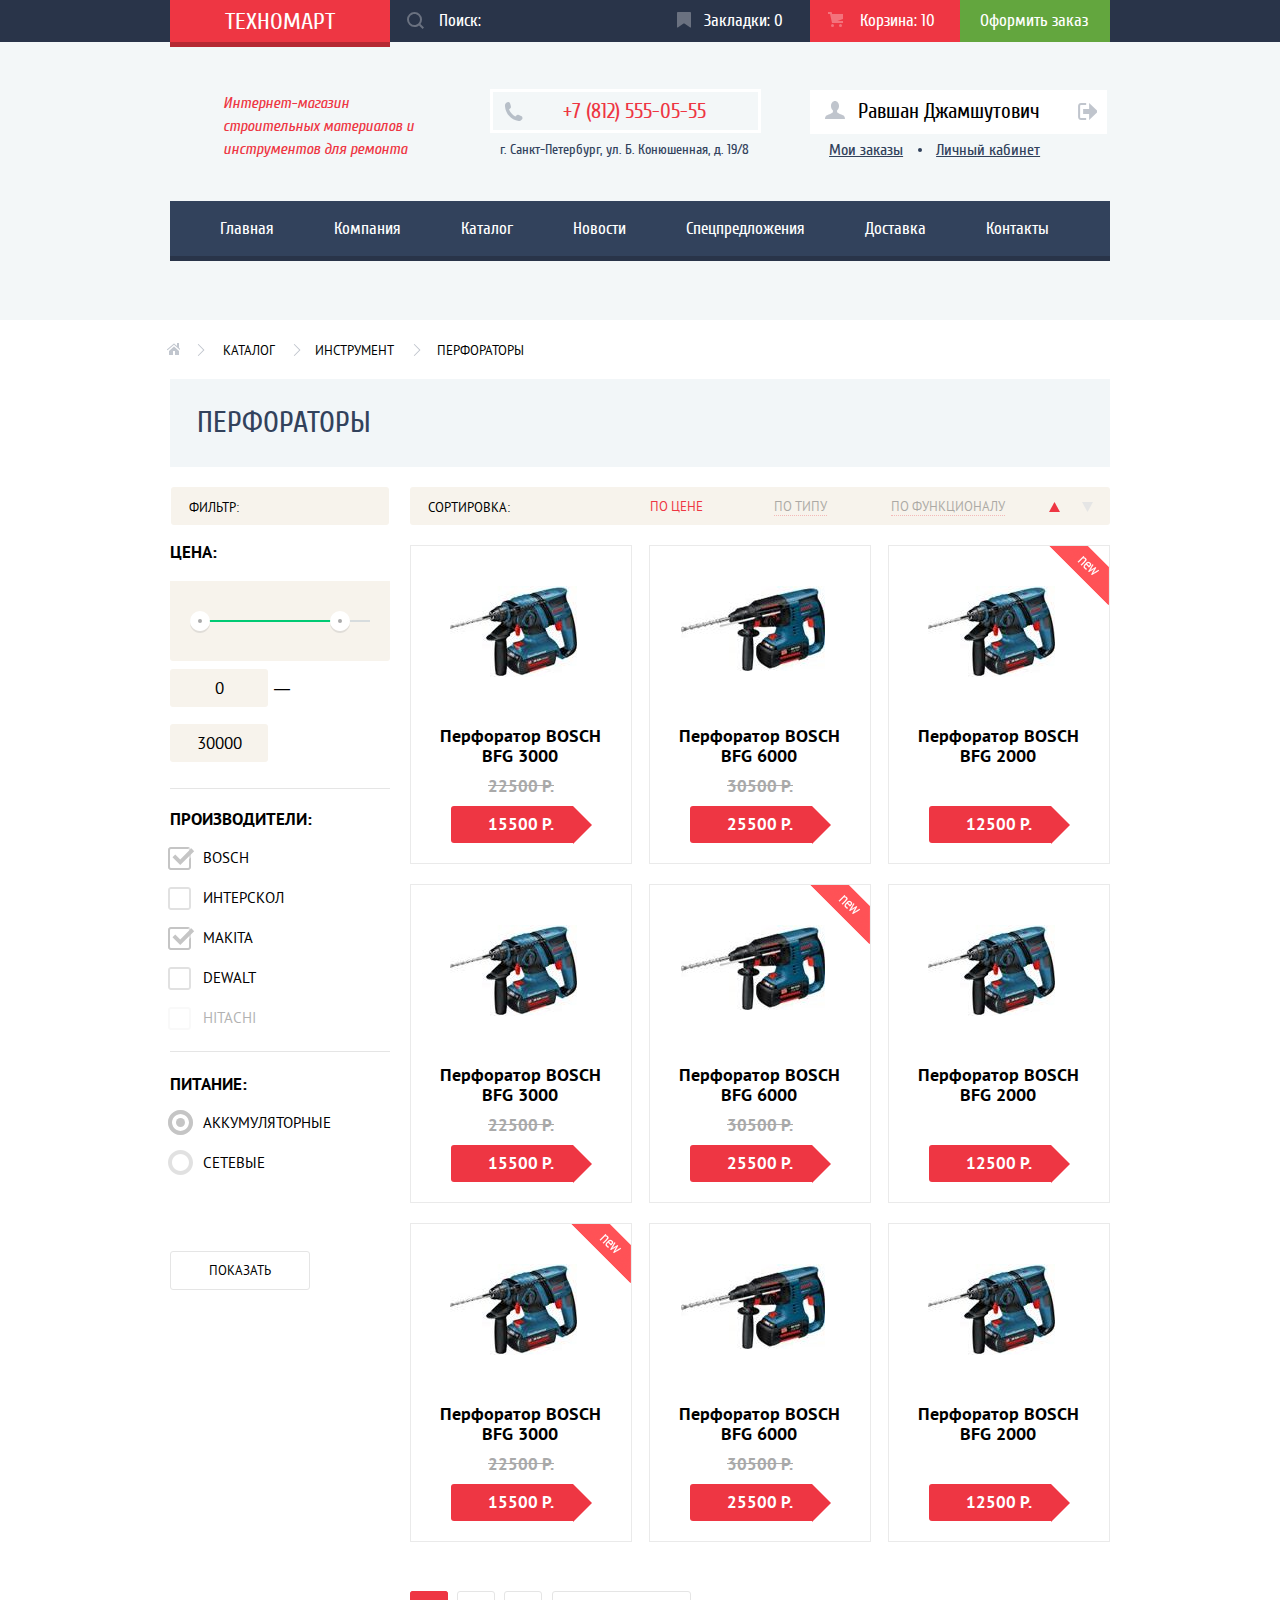
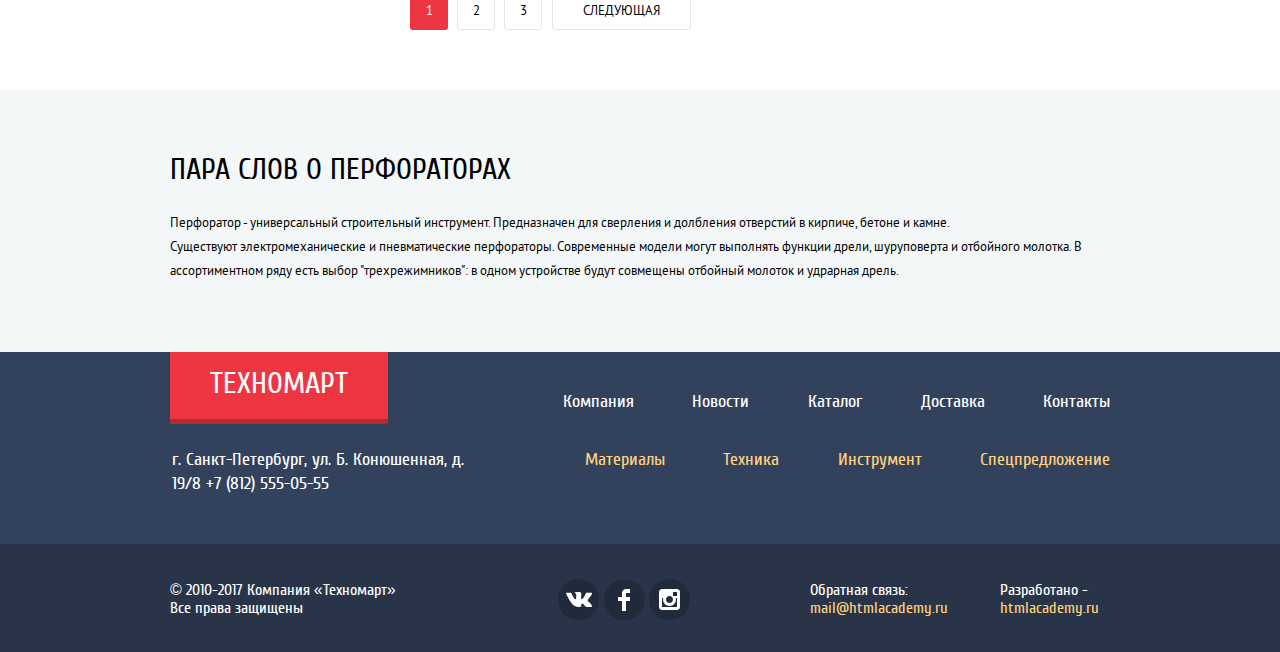
==== commit b0e49af4: "исправления 1й проверки" ====
--- a/catalog.html
+++ b/catalog.html
@@ -358,11 +358,11 @@
           </ul>
         </div>
         <p class="footer-feedback">
-          <b>Обратная связь:</b>
+          Обратная связь:
           <a class="email-feedback" href="mailto:mail@htmlacademy.ru" aria-label="Электронная почта">mail@htmlacademy.ru</a>
         </p>
         <p class="footer-developer">
-          <b>Разработано -</b>
+          Разработано -
           <a class="developer-button" href="https://htmlacademy.ru/intensive/htmlcss">htmlacademy.ru</a>
         </p>
       </div>
@@ -371,11 +371,12 @@
     </footer>
     <section class="modal-good-add">
       <h3 class="modal-good-add-name">Товар добавлен в корзину!</h3>
+      <div class="background-good-add">
       <div class="modal-back">
         <a class="modal-back-button button" href="#">Оформить заказ</a>
         <a class="modal-back-button continue-button" href="#">Продолжить покупки</a>
       </div>
-      <div class="background-good-add"></div>
+      </div>
       <button class="modal-close-add" type="button" aria-label="Закрыть сообщение"></button>
     </section>
    </body>
--- a/css/style.css
+++ b/css/style.css
@@ -1,37 +1,44 @@
 @font-face {
   font-family: "Cuprum";
   src: local("Cuprum"),
-    url("../fonts/cuprum.woff2") format("woff2");
+    url("../fonts/cuprum.woff2") format("woff2"),
+    url("../fonts/cuprum.woff") format("woff"); 
 }
 @font-face {
   font-family: "CuprumBold";
   src: local("CuprumBold"),
-    url("../fonts/cuprumbold.woff2") format("woff2");
+    url("../fonts/cuprumbold.woff2") format("woff2"),
+    url("../fonts/cuprumbold.woff") format("woff");
 }
 @font-face {
   font-family: "CuprumBoldItalic";
   src: local("CuprumBoldItalic"),
-    url("../fonts/cuprumbolditalic.woff2") format("woff2");
+    url("../fonts/cuprumbolditalic.woff2") format("woff2"),
+    url("../fonts/cuprumbolditalic.woff") format("woff"); 
 }
 @font-face {
   font-family: "CuprumItalic";
   src: local("CuprumItalic"),
-    url("../fonts/cuprumitalic.woff2") format("woff2");
+    url("../fonts/cuprumitalic.woff2") format("woff2"),
+    url("../fonts/cuprumitalic.woff") format("woff"); 
 }
 @font-face {
   font-family: "PTSans";
   src: local("PTSans"),
-    url("../fonts/ptsans.woff2") format("woff2");
+    url("../fonts/ptsans.woff2") format("woff2"),
+    url("../fonts/ptsans.woff") format("woff"); 
 }
 @font-face {
   font-family: "PTSansBold";
   src: local("PTSansBold"),
-    url("../fonts/ptsansbold.woff2") format("woff2");
+    url("../fonts/ptsansbold.woff2") format("woff2"),
+    url("../fonts/ptsansbold.woff") format("woff"); 
 }
 @font-face {
   font-family: "PTSansBold";
   src: local("PTSansBold"),
-    url("../fonts/ptsansbold.woff2") format("woff2");
+    url("../fonts/ptsansbold.woff2") format("woff2"),
+    url("../fonts/ptsansbold.woff") format("woff"); 
 }
 body {
   min-width: 960px;
@@ -282,15 +289,15 @@
 }
 */
 .header-title {
-  font-family: "CuprumItalic";
+  font-family: "CuprumItalic", Arial, sans-serif;
   font-size: 16px;
   line-height: 23px;
 /*  font-style: italic;*/
   color: #ee3643;
-  width: 195px;
+  width: 197px;
   margin: 0;
   padding-left: 53px;
-  padding-right: 25px;  
+  padding-right: 23px;  
   margin-bottom: 40px;  
   margin-right: 29px;
   font-weight: normal;
@@ -2374,8 +2381,8 @@
   position: absolute;
   width: 21px;
   height: 21px;  
-  top: 7px;
-  right: 9px;
+  top: 8px;
+  right: 8px;
   background-image: url("../img/icon-cancel.svg");
   background-repeat: no-repeat;
   background-position: 0 0;
@@ -2389,20 +2396,21 @@
   margin: 0;
   font-size: 30px;
   line-height: 30px;
+  font-weight: normal;
   color: #000000;
   width: 417px;
   padding-right: 125px;
-  padding-left: 178px;
+  padding-left: 180px;
   padding-top: 65px;
-  padding-bottom: 80px;
+  padding-bottom: 70px;
 }
 .modal-good-add-name::before {
   content: "";
   position: absolute;
   width: 70px;
   height: 70px;  
-  top: 45px;
-  left: 80px;
+  top: 47px;
+  left: 82px;
   background-image: url("../img/icon-add.svg");
   background-repeat: no-repeat;
   background-position: 0 0;
@@ -2413,17 +2421,20 @@
   padding: 0;
 /*  background-color: #f1f1f1;*/
   width: 620px;
-  margin-top: 25px;
+/*  margin-top: 25px;*/
   margin-left: 60px;
 }
 .background-good-add {
+  display: flex;
+  justify-content: center;
+  align-items: center;
   margin: 0;
   padding: 0;
   width: 620px;
-  height: 110px;
+  height: 111px;
   background-color: #f4f4f4;
 
-  margin-top: -75px;
+/*  margin-top: -75px;*/
   
 /*  margin-left: -80px;*/
 
@@ -2434,8 +2445,8 @@
   color:  #000000;
   text-transform: uppercase;
   background-color: #ffffff;  
-  padding-top: 12px;
-  padding-bottom: 9px;
+  padding-top: 10px;
+  padding-bottom: 11px;
   width: 220px;
   text-align: center;
 /*
@@ -2446,8 +2457,8 @@
 }
 .modal-back-button {
   margin-left: 20px;
-  padding-top: 11px;
-  padding-bottom: 8px;
+  padding-top: 10px;
+  padding-bottom: 11px;
   width: 220px;
   text-align: center;
   border-radius: 3px;
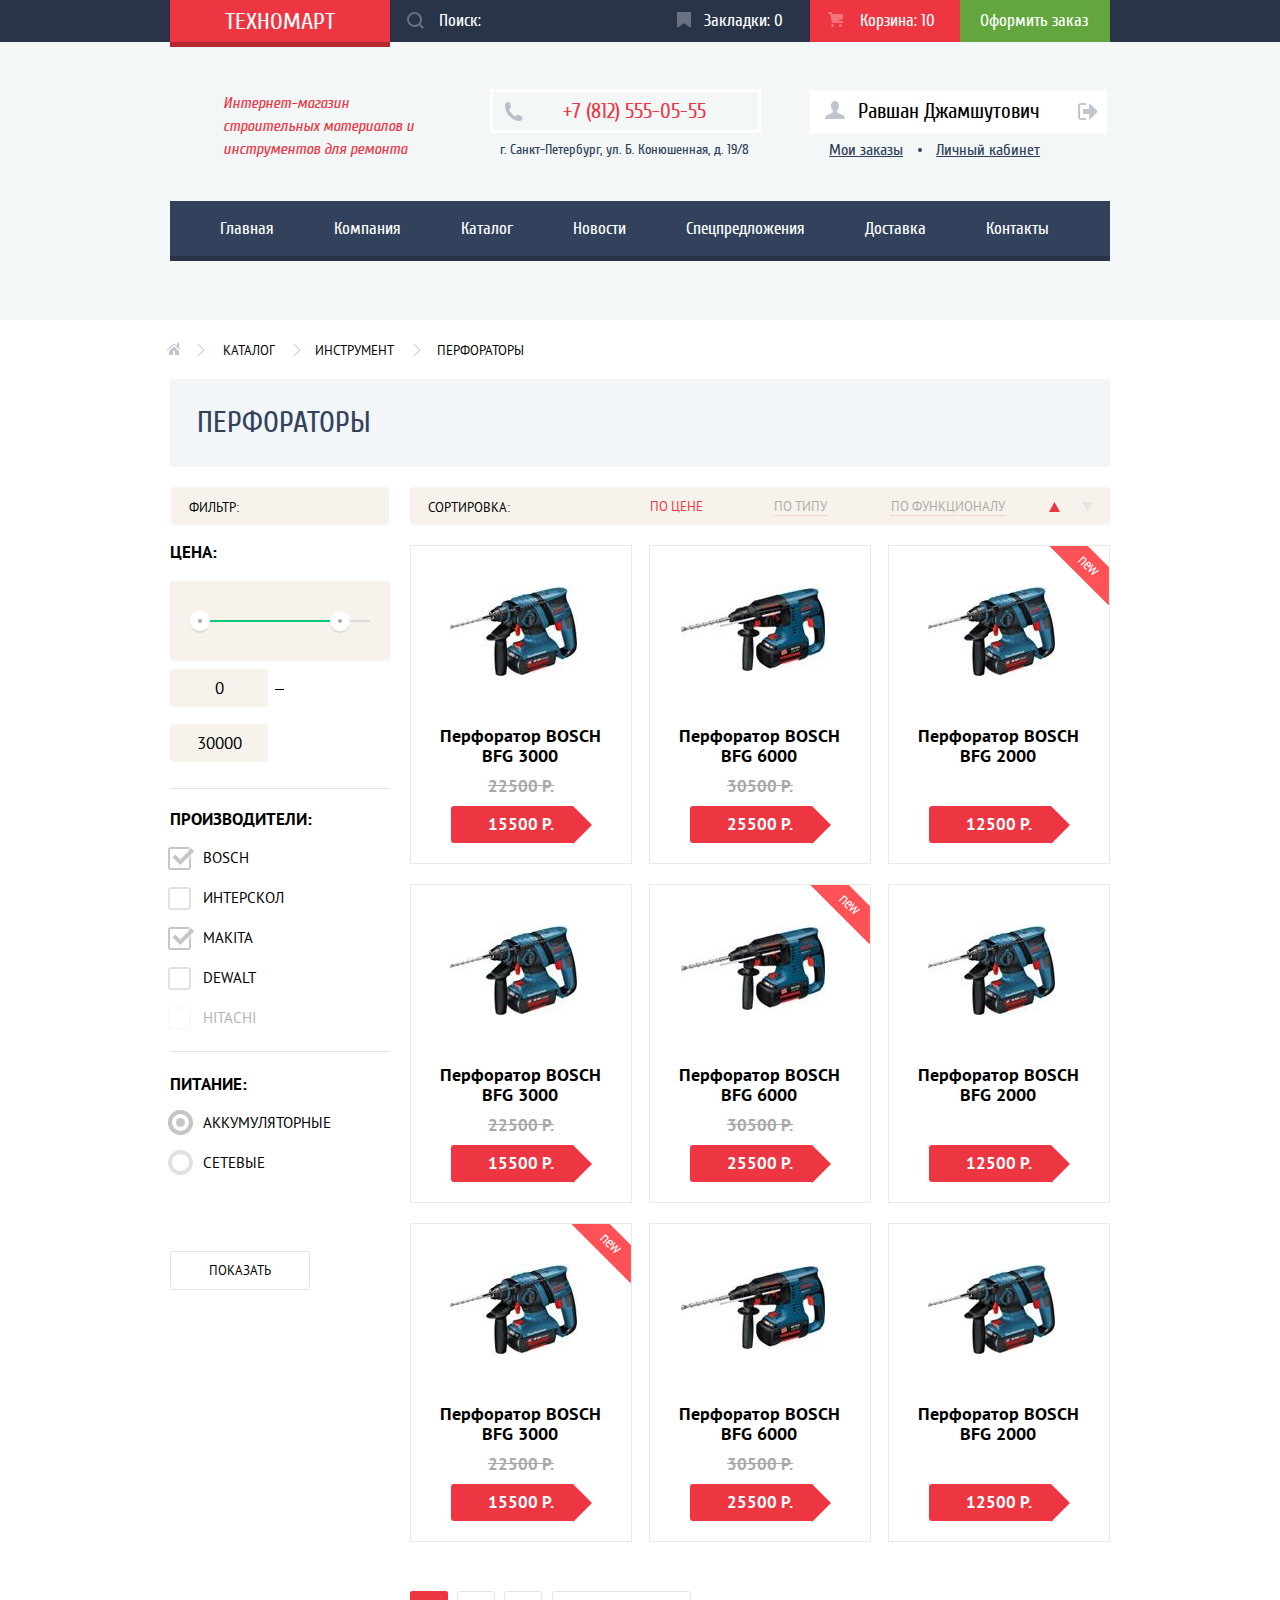
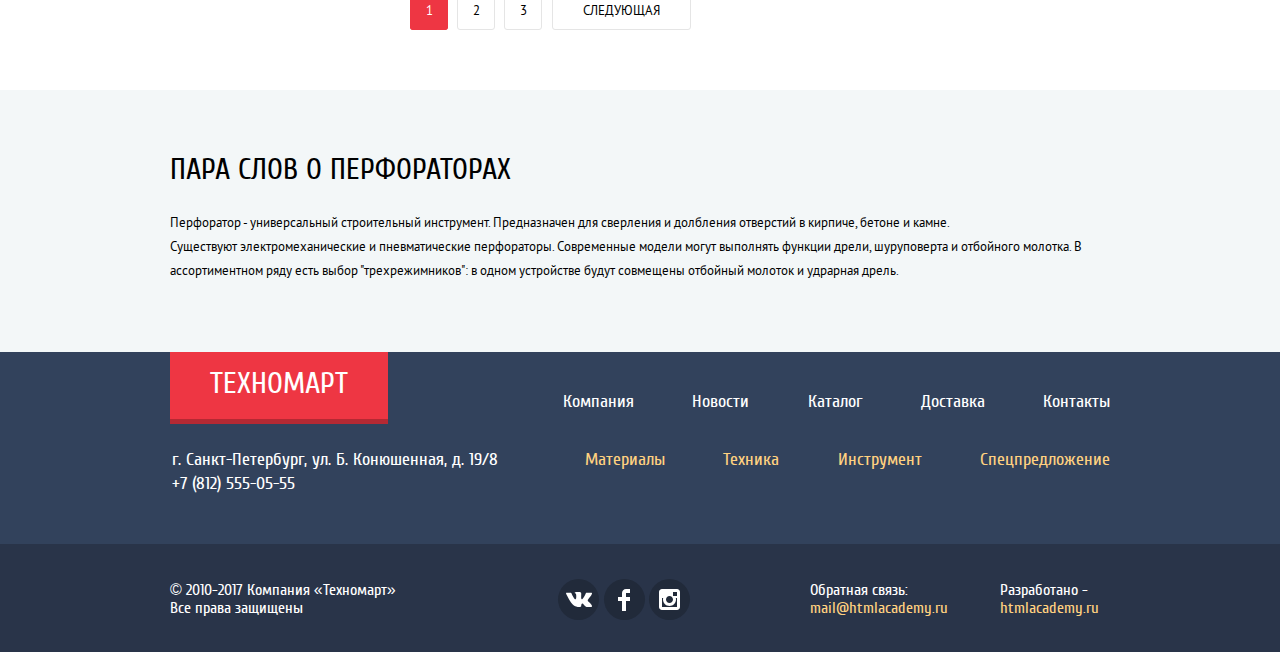
==== commit c047327f: "исправления 1ой проверки" ====
--- a/catalog.html
+++ b/catalog.html
@@ -17,7 +17,6 @@
               <label for="search-form" aria-label="Поиск"></label>
               <input type="search" id="search-form" name="search-form" placeholder="Поиск:">
               <svg xmlns="http://www.w3.org/2000/svg" width="17" height="17" viewBox="0 0 17 17"><path fill="#ffffff" d="M17 15.586l-3.542-3.542A7.465 7.465 0 0 0 15 7.5 7.5 7.5 0 1 0 7.5 15c1.71 0 3.282-.579 4.544-1.542L15.586 17 17 15.586zM2 7.5C2 4.467 4.467 2 7.5 2 10.532 2 13 4.467 13 7.5c0 3.032-2.468 5.5-5.5 5.5A5.506 5.506 0 0 1 2 7.5z"/></svg>
-              
             </div>
           </form>
           <a class="tab" href="#">Закладки: 0</a>
@@ -26,8 +25,8 @@
       </div>
       </div>
       </div>
-        <div class="header-middle-bottom-wrapper">
-          <div class="container">
+      <div class="header-middle-bottom-wrapper">
+      <div class="container">
       <div class="header-middle">
 <!--        <div class="header-title-wrapper">-->
         <h1 class="header-title">Интернет-магазин строительных материалов и инструментов для ремонта</h1>
@@ -46,14 +45,12 @@
           <li>
             <div class="navigation-wrapper-low">
               <a class="my-order-link" href="#">Мои заказы</a>
-            <a class="personal-area-link" href="#">Личный кабинет</a>
-          
+              <a class="personal-area-link" href="#">Личный кабинет</a>
             </div>
           </li>
         </ul>
       </div>
         <nav class="main-navigation" aria-label="Главное меню">
-          
           <ul class="site-navigation" aria-label="Главное меню">
             <li><a href="index.html">Главная</a></li>
             <li><a href="#">Компания</a></li>
@@ -64,9 +61,9 @@
             <li><a href="#">Контакты</a></li>
           </ul>
         </nav>
-          </div>
-          </div>
-      </header>
+      </div>
+      </div>
+    </header>
     <main>
       <div class="container">        
         <ul class="breadcrumbs">  
@@ -76,8 +73,8 @@
           <li class="breadcrumbs-current">Перфораторы<li>
         </ul>
        <h2 class="page-title">Перфораторы</h2>  
-        <div class="catalog-columns">
-      <section class="filters">
+       <div class="catalog-columns">
+       <section class="filters">
         <div class="filter-head">
           <h3 class="filter-name">ФИЛЬТР:</h3>
         </div>
@@ -93,9 +90,9 @@
              <div class="toggle max-toggle"></div> 
             </div>
             <div class="price-filter">
-             <input type="text" name="min-price" id="min-price" value="0">
-             <span class="price-filter-dash">—</span>
-             <input type="text" name="man-price" id="man-price" value="30000">
+              <input type="text" name="min-price" id="min-price" value="0">
+              <span class="price-filter-dash"></span>
+              <input type="text" name="man-price" id="man-price" value="30000">
             </div>
           </fieldset>
           <fieldset>
@@ -138,7 +135,7 @@
           <button class="filters-button" type="submit">Показать</button>
         </form>
       </section>
-        <div>
+      <div>
       <div class="sorting">
         <h3 class="sorting-name">СОРТИРОВКА:</h3>
         <ul class="sorting-list">
@@ -148,11 +145,11 @@
         </ul>
         <button type="button" aria-label="Сортировка по возрастанию" class="sorting-img-up active"><svg  version="1.1" id="Layer_1" xmlns="http://www.w3.org/2000/svg" xmlns:xlink="http://www.w3.org/1999/xlink" x="0px" y="0px"
 	 width="11px" height="10px" viewBox="0 0 11 10" enable-background="new 0 0 11 10" xml:space="preserve">
-<polygon fill="#231F20" points="5.5,0 0,10 11,10 "/>
+            <polygon fill="#231F20" points="5.5,0 0,10 11,10 "/>
           </svg></button>        
         <button class="sorting-img-down" type="button" aria-label="Сортировка по убыванию"><svg  version="1.1" id="Layer_9" xmlns="http://www.w3.org/2000/svg" xmlns:xlink="http://www.w3.org/1999/xlink" x="0px" y="0px"
 	 width="11px" height="10px" viewBox="0 0 11 10" enable-background="new 0 0 11 10" xml:space="preserve">
-<polyline fill="#231F20" points="5.5,10 0,0 11,0 "/>
+            <polyline fill="#231F20" points="5.5,10 0,0 11,0 "/>
           </svg></button> 
       </div>
       <section class="catalog">
@@ -185,7 +182,7 @@
             </div>
           </li>
           <li class="catalog-items popular-item-new">
-             <h3 class="goods-name">Перфоратор BOSCH BFG 2000</h3>
+            <h4 class="goods-name">Перфоратор BOSCH BFG 2000</h3>
             <p class="goods-image">
               <img src="img/perf2.jpg" width="127" height="91" alt="Перфоратор BOSCH BFG 2000">
             </p>
@@ -278,11 +275,11 @@
         </ul>
 <!--          </div>-->
       </section>
-        </div>
-          </div>
+      </div>
+      </div>
       </div>
       <div class="catalog-infotext-wrapper">
-        <div class="container">
+      <div class="container">
       <section class="catalog-infotext">
         <h3 class="catalog-infotext-title">Пара слов о перфораторах</h3>
         <p class="catalog-infotext-text">
@@ -290,38 +287,38 @@
           Существуют электромеханические и пневматические перфораторы. Современные модели могут выполнять функции дрели, шуруповерта и отбойного молотка. В ассортиментном ряду есть выбор "трехрежимников": в одном устройстве будут совмещены отбойный молоток и удрарная дрель.
         </p>
       </section>
-        </div>
-        </div>
+      </div>
+      </div>
     </main>
     <footer class="main-footer">
       <div class="footer-wrapper-high">
       <div class="container">
-      <div class="footer-top">
-         <a class="main-header-logo footer-logo" href="index.html" aria-label="Главная страница интернет-магазина Техномарт">Техномарт</a>
-         <ul class="footer-navigation" aria-label="Главное меню">
-           <li><a href="#">Компания</a></li>
-           <li><a href="#">Новости</a></li>
-           <li><a href="catalog.html">Каталог</a></li>
-           <li><a href="#">Доставка</a></li>
-           <li><a href="#">Контакты</a></li>
-         </ul>
-      </div>
-      <div class="footer-middle">
-        <p class="footer-adress" aria-label="Адрес">
+        <div class="footer-top">
+          <a class="main-header-logo footer-logo" href="index.html" aria-label="Главная страница интернет-магазина Техномарт">Техномарт</a>
+          <ul class="footer-navigation" aria-label="Главное меню">
+            <li><a href="#">Компания</a></li>
+            <li><a href="#">Новости</a></li>
+            <li><a href="catalog.html">Каталог</a></li>
+            <li><a href="#">Доставка</a></li>
+            <li><a href="#">Контакты</a></li>
+          </ul>
+        </div>
+        <div class="footer-middle">
+          <p class="footer-adress" aria-label="Адрес">
           г. Санкт-Петербург, ул. Б. Конюшенная, д. 19/8
           +7 (812) 555-05-55
-        </p>
-        <ul class="footer-add-menu" aria-label="Разделы сайта">
-          <li><a href="#">Материалы</a></li>
-          <li><a href="#">Техника</a></li>
-          <li><a href="#">Инструмент</a></li>
-          <li><a href="#">Спецпредложение</a></li>
-        </ul>
-      </div>
-        </div>
-        </div>
+          </p>
+          <ul class="footer-add-menu" aria-label="Разделы сайта">
+            <li><a href="#">Материалы</a></li>
+            <li><a href="#">Техника</a></li>
+            <li><a href="#">Инструмент</a></li>
+            <li><a href="#">Спецпредложение</a></li>
+          </ul>
+        </div>
+      </div>
+      </div>
       <div class="footer-wrapper-down">
-        <div class="container">
+      <div class="container">
       <div class="footer-low">
         <p class="footer-copyright" aria-label="Копирайт">
            © 2010-2017 Компания «Техномарт»
@@ -332,7 +329,7 @@
             <li class="social-item"><a class="social-button" href="#"><span class="visually-hidden">ВКонтакте</span>
               <svg version="1.1" id="Layer_7" xmlns="http://www.w3.org/2000/svg" xmlns:xlink="http://www.w3.org/1999/xlink" x="0px" y="0px"
 	 width="26px" height="15px" viewBox="0 0 26 15" enable-background="new 0 0 26 15" xml:space="preserve">
-<path fill="#FFFFFF" d="M16.138,11.51c0.956-0.309,2.18,2.04,3.483,2.939c0.978,0.681,1.727,0.534,1.727,0.534l3.473-0.05
+              <path fill="#FFFFFF" d="M16.138,11.51c0.956-0.309,2.18,2.04,3.483,2.939c0.978,0.681,1.727,0.534,1.727,0.534l3.473-0.05
 	c0,0,1.815-0.112,0.957-1.554c-0.071-0.12-0.503-1.069-2.585-3.022c-2.177-2.043-1.882-1.712,0.739-5.244
 	c1.597-2.153,2.236-3.468,2.036-4.028c-0.192-0.539-1.365-0.399-1.365-0.399L20.69,0.713c-0.381,0.001-0.704,0.119-0.851,0.515
 	c-0.003,0.004-0.621,1.666-1.445,3.079c-1.741,2.989-2.436,3.148-2.724,2.961c-0.661-0.433-0.494-1.737-0.494-2.664
@@ -342,19 +339,22 @@
 	C4.912,0.719,4.562,0.66,4.562,0.66L0.848,0.684c0,0-0.558,0.016-0.763,0.262C-0.097,1.164,0.07,1.614,0.07,1.614
 	s2.909,6.881,6.203,10.347c3.02,3.182,6.452,2.971,6.452,2.971h1.555c0,0,0.469-0.054,0.709-0.312
 	c0.224-0.24,0.214-0.691,0.214-0.691S15.172,11.82,16.138,11.51z"/>
-              </svg></a></li>
+              </svg>
+              </a></li>
             <li class="social-item"><a class="social-button" href="#"><span class="visually-hidden">Фейсбук</span>
               <svg version="1.1" id="Layer_2" xmlns="http://www.w3.org/2000/svg" xmlns:xlink="http://www.w3.org/1999/xlink" x="0px" y="0px"
 	 width="12px" height="22px" viewBox="0 0 12 22" enable-background="new 0 0 12 22" xml:space="preserve">
-<path fill="#FFFFFF" d="M12,4V0H8C5.791,0,4,1.791,4,4v4H0v4h4v10h4V12h4V8H8V4H12z"/>
-                </svg></a></li>
+              <path fill="#FFFFFF" d="M12,4V0H8C5.791,0,4,1.791,4,4v4H0v4h4v10h4V12h4V8H8V4H12z"/>
+                </svg>
+              </a></li>
             <li class="social-item"><a class="social-button" href="#"><span class="visually-hidden">Инстаграм</span>
               <svg version="1.1" id="Layer_8" xmlns="http://www.w3.org/2000/svg" xmlns:xlink="http://www.w3.org/1999/xlink" x="0px" y="0px"
 	 width="21px" height="21px" viewBox="0 0 21 21" enable-background="new 0 0 21 21" xml:space="preserve">
-<path fill="#FFFFFF" d="M18,0H3C1.35,0,0,1.35,0,3v15c0,1.65,1.35,3,3,3h15c1.65,0,3-1.35,3-3V3C21,1.35,19.65,0,18,0z M10.5,7
+              <path fill="#FFFFFF" d="M18,0H3C1.35,0,0,1.35,0,3v15c0,1.65,1.35,3,3,3h15c1.65,0,3-1.35,3-3V3C21,1.35,19.65,0,18,0z M10.5,7
 	c1.93,0,3.5,1.57,3.5,3.5S12.43,14,10.5,14S7,12.43,7,10.5S8.57,7,10.5,7z M18,18H3V9h1.181C4.067,9.482,4,9.983,4,10.5
 	c0,3.59,2.91,6.5,6.5,6.5s6.5-2.91,6.5-6.5c0-0.517-0.066-1.018-0.181-1.5H18V18z M18,7h-4V3h4V7z"/>
-               </svg></a></li>
+               </svg>
+              </a></li>
           </ul>
         </div>
         <p class="footer-feedback">
@@ -366,8 +366,8 @@
           <a class="developer-button" href="https://htmlacademy.ru/intensive/htmlcss">htmlacademy.ru</a>
         </p>
       </div>
-        </div>
-        </div>
+      </div>
+      </div>
     </footer>
     <section class="modal-good-add">
       <h3 class="modal-good-add-name">Товар добавлен в корзину!</h3>
--- a/css/style.css
+++ b/css/style.css
@@ -49,12 +49,11 @@
   line-height: 18px;
   font-weight: normal;
   color: #ffffff;
-  background-color: #ffffff;
-  
+  background-color: #ffffff;  
 }
 a {
   text-decoration: none;
-  }
+}
 img {
   max-width: 100%;
   height: auto;
@@ -63,15 +62,12 @@
 input[type="checkbox"].visually-hidden,
 input[type="radio"].visually-hidden {
   position: absolute;
-
   width: 1px;
   height: 1px;
   margin: -1px;
   border: 0;
   padding: 0;
-
   white-space: nowrap;
-
   clip-path: inset(100%);
   clip: rect(0 0 0 0);
   overflow: hidden;
@@ -87,7 +83,7 @@
 .header-middle-bottom-wrapper {
   width: 100%;
   background-color: #f3f7f8;
- }
+}
 .container {
   width: 940px;
   margin: 0 auto;
@@ -151,8 +147,6 @@
   padding-right: 30px;
   vertical-align: center;
   padding-left: 30px;
-  
-
 }
 .header-top {
   display: flex;
@@ -164,20 +158,16 @@
   margin: 0;
   padding: 0;
 }
-
-
 .header-middle {
   display: flex;
   align-items: flex-start;
   width: 940px;  
   margin-top: 50px;
 }
-
 .header-top a,
 .main-navigation a {
   color: #ffffff;
 }
-
 .main-header-logo {
   font-size: 24px;
   line-height: 24px;
@@ -190,7 +180,6 @@
   padding-bottom: 8px;
   box-shadow: 0 5px #b52933;
 }
-
 /*
 .authorization-link {
   font-size: 21px;
@@ -204,14 +193,11 @@
   padding-right: 40px;
 }
 */
-
 /*
-
 li.login-link {
   margin-right: -30px;
 }
 */
-
 .tab {  
   position: relative;
   margin: 0;
@@ -264,13 +250,10 @@
   background-position: 0 0;
   opacity: 0.3;
 }
-
-
 .search-item {
   margin: 0;
   padding: 0;
 }
-
 .offer-button {
   font-size: 17px;
   line-height: 18px;
@@ -300,8 +283,7 @@
   padding-right: 23px;  
   margin-bottom: 40px;  
   margin-right: 29px;
-  font-weight: normal;
-  
+  font-weight: normal;  
 /*  padding-top: 25px;*/
 }
 .header-search {
@@ -310,8 +292,7 @@
   background-color: #293449;
   color: #ffffff;
   margin: 0;
-  padding: 0;
-  
+  padding: 0;  
 }
 /*
 .header-middle {
@@ -339,8 +320,7 @@
   padding-bottom: 8px;
   padding-right: 9px;
   padding-left: 26px;
-  margin-top: -3px;
-   
+  margin-top: -3px;   
 }
 .main-phone::before {
   content: "";
@@ -351,8 +331,7 @@
   left: 11px;
   background-image: url(../img/icon-phone.svg);
   background-repeat: no-repeat;
-  background-position: 0 0;
-  
+  background-position: 0 0;  
 }
 .main-adress {
   font-size: 14px;
@@ -365,7 +344,6 @@
   padding-top: 5px;
   margin: 0;  
 }
-
 .user-navigation a {
   font-size: 21px;
   line-height: 21px;
@@ -375,29 +353,24 @@
   padding: 0;
   padding-top: 9px;
   padding-bottom: 11px;
-/*  margin-top: 34px;*/
-  
-}
-
+/*  margin-top: 34px;*/ 
+}
 .navigation-wrapper-high {
   display: flex;
   background-color: #ffffff;  
 /*  margin-top: 10px;*/
   margin-bottom: 6px;
-  margin-top: -2px;
-  
+  margin-top: -2px;  
 }
 .navigation-wrapper-low {
   display: flex;
 }
-
 /*
 .user-navigation-catalog li:nth-child(2) {
   margin-top: 15px;
 }
 */
-a.authorization-link-in { 
-  
+a.authorization-link-in {   
   position: relative;
   font-size: 21px;
   line-height: 21px;
@@ -408,9 +381,7 @@
   padding-bottom: 12px; 
   padding-left: 48px; 
   padding-right: 36px;
-
-  margin-left: -8px; 
-  
+  margin-left: -8px;   
 }
 a.authorization-link-in:before {
   content: "";
@@ -422,11 +393,9 @@
   background-image: url(../img/icon-user.svg);
   background-repeat: no-repeat;
   background-position: 0 0;
-  opacity: 0.3; 
-  
-}
-a.logout-link {
-  
+  opacity: 0.3;   
+}
+a.logout-link {  
   position: relative;
   margin: 0;
   padding: 0;
@@ -436,8 +405,7 @@
   padding-left: 5px;
   background-color: #ffffff;
   margin-left: -4px;
-  margin-top: 20px;
-  
+  margin-top: 20px;  
 }
 a.logout-link::before {
   content: "";
@@ -485,8 +453,6 @@
   margin: 0;
   padding: 0;
   padding-top: 1px;
-  
-  
 }
 a.my-order-link {
   position: relative;
@@ -503,9 +469,6 @@
   top: 8px;
   right: -19px;
 }
-
-
-
 a.login-link::before {
   content: "";
   position: absolute; 
@@ -528,7 +491,6 @@
 a.login-link:active::before {
   opacity: 0.3;
 }
-
 a.login-link:hover,
 a.login-link:focus,
 a.registration:hover,
@@ -540,7 +502,6 @@
   opacity: 0.3;
   color: #000000;
 }
-
 .personal-area-link:hover,
 .my-order-link:hover,
 .personal-area-link:focus,
@@ -586,7 +547,6 @@
 a.main-header-logo:active {
   background-color: #ba2732;
 }
-
 .site-navigation a:hover,
 .site-navigation a:focus {
   background-color: #293449;
@@ -600,9 +560,7 @@
   padding: 0;
   
 }*/
-
-.header-search input {
-  
+.header-search input {  
   box-sizing: border-box;  
   margin: 0;
   width: 270px;  
@@ -611,8 +569,7 @@
   padding-bottom: 12px;
   font: inherit;  
   background-color: #293449;
-  border: none;
-  
+  border: none;  
 }
 .header-search svg {
   content: "";
@@ -632,34 +589,37 @@
 input[type="search"]::-ms-input-placeholder { 
   color: #ffffff; 
 }
+input[type="search"]:-moz-placeholder { 
+  color: #ffffff; 
+  opacity: 1;
+}
+input[type="search"]::-moz-placeholder { 
+  color: #ffffff; 
+  opacity: 1;
+}
 input[type="search"]::placeholder { 
   color: #ffffff; 
 } 
 .header-search input:hover + svg {
   opacity: 1;
 }
-
 .header-search input:focus + svg path {
-  fill: #ee3643;
-  
+  fill: #ee3643;  
 }
 .header-search input:focus + svg  {
-  opacity: 1;
-  
+  opacity: 1;  
 }
 .header-search input:hover {
-  background-color: #212a3a;
-  
-  
+  background-color: #212a3a; 
 }
 .header-search input:focus {
   background-color: #ffffff;
   border: none;
   color: #000000;
 }
-
 .section-button {
   display: inline-block;
+  vertical-align: top;
   color: #ffffff;
   background-color: rgba(0, 0, 0, 0.1);
   text-transform: uppercase;
@@ -673,8 +633,7 @@
   margin-right: 60px;
   margin-bottom: 23px;
   margin-left: 25px;
-  border-radius: 3px;
-  
+  border-radius: 3px;  
 }
 .section-button:hover,
 .section-button:focus {
@@ -683,7 +642,6 @@
 .section-button:active {
   background-color: rgba(0, 0, 0, 0.3);
 }
-
 .menu-containers {
   width: 940px;
 }
@@ -699,15 +657,12 @@
 }
 .section-items {
  width: 300px;
- /*margin-bottom: 20px;*/
-  
+ /*margin-bottom: 20px;*/  
 }
 .section-slider {
   order: 4;
-  margin-top: -20px;
-  
-}
-
+  margin-top: -20px;  
+}
 .main-slider {
   position: relative;
   width: 620px;
@@ -721,7 +676,6 @@
   height: 266px;
   display: none;
 }
-
 .slide:nth-child(1) {
   display: block;
   background-image: url("../img/slider2-index.jpg");
@@ -742,11 +696,10 @@
   max-width: 230px;
   margin-left: 23px;
   padding-top: 23px;
-  margin-bottom: 132px;
-  
+  margin-bottom: 132px;  
 }
 .slide-name {   
-  font-family: "CuprumBold";
+  font-family: "CuprumBold", Arial, sans-serif;
   font-size: 36px;
   line-height: 36px;
 /*  font-weight: bold;*/
@@ -769,7 +722,7 @@
   border-radius: 3px;
 }
 .section-name {
-  font-family: "CuprumBold";
+  font-family: "CuprumBold", Arial, sans-serif;
   font-size: 24px;
   line-height: 30px;
 /*  font-weight: bold;*/
@@ -788,6 +741,7 @@
 .slider-button-switch {
   position: relative;
   display: inline-block;
+  vertical-align: top;
   width: 10px;
   height: 10px;
   background-color: #ffffff;
@@ -854,8 +808,7 @@
   right: 44px;
   background-image: url(../img/icon-materials.svg);
   background-repeat: no-repeat;
-  background-position: 0 0;
-  
+  background-position: 0 0;  
 }
 .section-materials::before {
   content: "";
@@ -866,8 +819,7 @@
   right: 0px;
   background-image: url(../img/new-flag.png);
   background-repeat: no-repeat;
-  background-position: 0 0;
-  
+  background-position: 0 0;  
 }
 .section-tool {
   position: relative;
@@ -900,16 +852,14 @@
   right: 32px;
   background-image: url("../img/icon-tech.svg");
   background-repeat: no-repeat;
-  background-position: 0 0;
-  
+  background-position: 0 0;  
 }
 .sale-delivery-wrapper {
   order: 5;
 }
 .section-sale {
   position: relative;
-  background-color: #8ed78f;
-  
+  background-color: #8ed78f;  
 }
 .section-sale::after {
   content: "";
@@ -925,8 +875,7 @@
 .section-delivery {
   margin-top: 20px;
   position: relative;
-  background-color: #ffc047;
-  
+  background-color: #ffc047;  
 }
 .section-delivery::after {
   content: "";
@@ -937,9 +886,7 @@
   right: 32px;
   background-image: url("../img/icon-delivery.svg");
   background-repeat: no-repeat;
-  background-position: 0 0;
-  
-  
+  background-position: 0 0; 
 }
 .button {
   color: #ffffff;
@@ -961,7 +908,6 @@
   margin: 0;
   margin-top: 50px;
 }
-
 .popular-title,
 .main-service-title,
 .about-company-title,
@@ -975,8 +921,7 @@
   margin: 0;
   padding: 0;
   padding-left: 100px;
-  vertical-align: middle;
-  
+  vertical-align: middle;  
 }
 .popular-title {  
   padding-top: 32px;
@@ -1012,15 +957,12 @@
   margin: 0;  
   margin-bottom: 6px;
 }
-
-
 .popular-list {
   display: flex;
   justify-content: space-between;
   flex-wrap: wrap;
   margin: 0;
-  padding: 0;
-  
+  padding: 0;  
 }
 .popular-buttom {
   margin: 0;
@@ -1032,8 +974,7 @@
   margin-top: 26px;
   margin-bottom: 25px;
   margin-right: 24px;
-  border-radius: 3px;
-  
+  border-radius: 3px;  
 }
 .popular-item,
 .catalog-items {
@@ -1048,9 +989,8 @@
   line-height:20px;  
   text-align:center;
 }
-
 .goods-name {
-  font-family: "PTSansBold", Arial, sans-serif;
+  font-family: "PTSansBold", Tahoma, sans-serif;
   font-size: 18px;
   line-height: 20px;
 /*  font-weight: bold;*/
@@ -1072,14 +1012,11 @@
 /*  width: 220px;*/
   padding-right: 15px;
 }
-
 .goods-image img {
-  max-width: 100%;
-  
-}
-
+  max-width: 100%;  
+}
 .goods-old-price {
-  font-family: "PTSansBold", Arial, sans-serif;
+  font-family: "PTSansBold", Tahoma, sans-serif;
   font-size: 17px;
   line-height: 18px;
 /*  font-weight: bold;*/
@@ -1087,8 +1024,7 @@
   color: #a9a9a9;
   text-decoration: line-through;  
   order: 3;  
-  min-height: 20px;
-  
+  min-height: 20px;  
 }
 .popular-item-new {
   position: relative;
@@ -1105,10 +1041,9 @@
   background-position: 0 0; 
   z-index: 20;
 }
-
 .goods-price {
   position: relative;
-  font-family: "PTSansBold", Arial, sans-serif;
+  font-family: "PTSansBold", Tahoma, sans-serif;
   font-size: 17px;
   line-height: 18px;
 /*  font-weight: bold;*/
@@ -1186,8 +1121,7 @@
 .goods-actions-buy:focus {
   background-color: #5fbb2d;
   border-color: #5fbb2d;
-  border-bottom: 3px solid #367315;
-  
+  border-bottom: 3px solid #367315;  
 }
 .goods-actions-buy:active {
   background-color: #518534;
@@ -1195,8 +1129,7 @@
 }
 .goods-actions-tab {
   color: #32425c;
-  text-transform: uppercase;
-  
+  text-transform: uppercase;  
 }
 .goods-actions-tab:hover,
 .goods-actions-tab:focus {
@@ -1221,7 +1154,6 @@
 .popular-manuf .popular-item:hover {
   box-shadow: 0 0 10px rgba(0, 0, 0, 0.2);
 }
-
 .popular-manuf .popular-item:active {
   opacity: 0.3;
 }
@@ -1252,27 +1184,24 @@
 .about-company-text,
 .contacts-text,
 .catalog-infotext-text {
-  font-family: "PTSans", Arial, sans-serif;
+  font-family: "PTSans", Tahoma, sans-serif;
   font-weight: normal;
   font-size: 13px;
   line-height: 24px;
   color: #000000;
   margin: 0;
-  padding: 0;
-  
+  padding: 0;  
 }
 .catalog-infotext-text {
   padding-bottom: 69px;
 }
-.main-service-text {
-  
+.main-service-text {  
   width: 400px;
   padding-bottom: 62px;  
 }
 .service-text {
   width: 370px;
-  padding-left: 10px;
-  
+  padding-left: 10px;  
 }
 .service-name {
   font-weight: normal;
@@ -1283,7 +1212,6 @@
   padding-left: 10px;
   margin-bottom: 25px;
 }
-
 .service-slider-wrapper {
   display: flex;
   justify-content: space-between;
@@ -1291,17 +1219,14 @@
 .service-slider {
   margin: 0;
   padding: 0;
-  margin-top: -30px;
-  
+  margin-top: -30px;  
 }
 .service-button {
   position: relative;
   display: flex;
   flex-direction: column;
   width: 238px;
-  margin-top: 5px;
-  
-  
+  margin-top: 5px; 
 }
 .service-button::after {
   content: "";
@@ -1321,13 +1246,11 @@
   padding-top: 15px;
   padding-bottom: 15px;
 }
-
 .service-button-delivery,
 .service-button-guarantee,
 .service-button-credit {
-  font-family: "CuprumBold";
-  
-/*  font-weight: bold;*/
+  font-family: "CuprumBold", Arial, sans-serif;
+  /*  font-weight: bold;*/
   font-size: 21px;
   line-height: 30px;
   color: #ffffff;
@@ -1358,12 +1281,10 @@
   color: #32425c;
   background-color: #ffffff;
 }
-
 .service-slide-item {
   position: relative;
   width: 630px;  
 }
-
 .service-slide-item {
   display: none;
 }
@@ -1388,7 +1309,6 @@
 .guarantee-slide-item p {
   width: 375px;
 }
-
 .credit-slide-item {
   background-image: url("../img/slider-credit.jpg");
   height: 283px;
@@ -1506,8 +1426,6 @@
   margin: 0;
   padding: 0;
 }
-
-
 .footer-top {
   background-color: #32425c;
 }
@@ -1518,8 +1436,7 @@
   padding-top: 17px;
   padding-bottom: 0;
   padding-left: 40px;
-  padding-right: 40px; 
-  
+  padding-right: 40px;   
 }
 .footer-copyright {
   font-weight: normal;
@@ -1529,7 +1446,6 @@
   padding-top: 2px;
   padding-bottom: 35px;
   margin-right: 98px;
-
 }
 .footer-feedback {
   font-weight: normal;
@@ -1540,8 +1456,7 @@
   padding: 0;
   width: 130px;
   margin-left: 60px;
-  padding-top: 2px;
-  
+  padding-top: 2px;  
 }
 .footer-developer {
   font-weight: normal;
@@ -1595,9 +1510,9 @@
 }
 .footer-adress {
   font-weight: normal;
-  width: 325px;
-  margin: 0;
-  padding-right: 55px;
+  width: 330px;
+  margin: 0;
+/*  padding-right: 45px;*/
   padding-bottom: 48px;
   padding-top: 29px;
   padding-left: 2px;
@@ -1624,8 +1539,7 @@
   width: 525px;
   list-style: none;
   margin: 0;
-  padding: 0; 
-  
+  padding: 0;  
 }
 .footer-add-menu li {
 /*  width: 540px;*/
@@ -1637,8 +1551,7 @@
 .footer-add-menu a {
   margin: 0;
   padding: 0;
-  color: #ffd180;
-  
+  color: #ffd180;  
 }
 .footer-add-menu a:hover,
 .footer-add-menu a:focus {
@@ -1654,7 +1567,6 @@
   background-color: #293449;
   padding-top: 35px;
 }
-
 .social-list {
   list-style: none;
   text-align: center;
@@ -1669,7 +1581,6 @@
 .developer-button:focus {
   text-decoration: underline;
 }
-
 .email-feedback:active,
 .developer-button:active {
   color: #ac3545;
@@ -1681,8 +1592,7 @@
   justify-content: space-between;
   flex-wrap: wrap;
   margin: 0;
-  padding: 0;
-  
+  padding: 0;  
 }
 .form-write-us-wrapper {
   display: flex;
@@ -1690,8 +1600,7 @@
   flex-wrap: wrap;
   margin: 0;
   padding: 0;
-  width: 460px;
-  
+  width: 460px;  
 }
 .background-write-us {
   display: flex;
@@ -1798,7 +1707,6 @@
   border: 2px solid #ee3643;  
   color: #000000;
 }
-
 .button-write-us {
   font-family: "Cuprum", Arial, sans-serif;
   font-size: 14px;
@@ -1823,7 +1731,6 @@
   list-style: none;
 /*  padding-left: 53px;*/
 }
-
 /*
 .breadcrumbs::after {
   content: "";
@@ -1838,8 +1745,7 @@
 }
 */
 .breadcrumbs-home a {
-  position: relative; 
-  
+  position: relative;   
 }
 .breadcrumbs-home a::after {
   content: "";
@@ -1850,14 +1756,12 @@
   left: -4px;
   background-image: url("../img/icon-home.svg");
   background-repeat: no-repeat;
-  background-position: 0 0;
-  
+  background-position: 0 0;  
 }
 .breadcrumbs-catalog {
   position: relative;
   margin-left: 13px;  
 }
-
 .breadcrumbs-catalog::before {
   content: "";
   position: absolute;
@@ -1883,7 +1787,6 @@
   background-repeat: no-repeat;
   background-position: 0 0;
 }
-
 .breadcrumbs-current::before {
   content: "";
   position: absolute;
@@ -1927,8 +1830,7 @@
   padding-top: 12px;
   padding-bottom: 8px;
   padding-right: 150px;
-  width: 50px;
-  
+  width: 50px;  
 }
 .breadcrumbs a {
   text-transform: uppercase;
@@ -1943,7 +1845,10 @@
   background-color: #f7f3ec;
   border-radius: 3px;
 }
-.price-filter input {
+.price-filter {
+  position: relative;
+}
+.price-filter input {  
   font-family: "PTSans", Arial, sans-serif;
   font-size: 17px;
   line-height: 18px;
@@ -1956,6 +1861,10 @@
   padding-left: 3px;
   margin-bottom: 17px;
 }
+.price-filter input:first-child {  
+  margin-right: 22px;
+}
+/*
 .price-filter-dash {
   font-family: "PTSans", Arial, sans-serif;
   font-size: 16px;
@@ -1965,6 +1874,16 @@
   margin-left: 2px;
   margin-right: 2px;
 }
+*/
+.price-filter-dash {
+  content: "";
+  position: absolute;
+  width: 9px;
+  height: 1px;
+  background-color: #000000;
+  top: 20px;
+  left: 105px;  
+}
 .range-controls {
   position: relative;
   height: 80px;
@@ -1972,7 +1891,6 @@
   border-radius: 0 0 3px 3px;
   margin-bottom: 8px; 
 }
-
 .scale {
   content: "";
   position: absolute;
@@ -2016,7 +1934,6 @@
 .toggle {
   cursor: pointer;
 }
-
 .price-filte input [type="text"] {
   font-family: "PTSans", Arial, sans-serif;
   font-size: 17px;
@@ -2044,20 +1961,17 @@
 .catalog-filters fieldset {
   border: none;
 }
-
 legend.filter-manuf-fieldset {
   border-top: 1px solid #e5e5e5;
   margin: 0;
   padding-top: 15px;
-  width: 220px;
-  
+  width: 220px;  
 }
 legend.filter-feed-fieldset {
   border-top: 1px solid #e5e5e5;
   margin: 0;
   padding-top: 17px;
-  width: 220px;
-  
+  width: 220px;  
 }
 .catalog-filters ul {
   list-style: none;
@@ -2068,13 +1982,11 @@
   color: #000000;
   text-transform: uppercase;
   margin: 0;
-  padding: 0;
-  
+  padding: 0;  
 }
 .filter-option {
   margin-bottom: 20px;
-  padding-left: 33px;
-  
+  padding-left: 33px;  
 }
 .filter-checkbox {
   margin-bottom: 0px;
@@ -2095,7 +2007,6 @@
   user-select: none;
   padding-top: 1px;
 }
-
 .filter-field:hover + label,
 .filter-field:focus + label {
   opacity: 1;
@@ -2126,7 +2037,6 @@
   background-repeat: no-repeat;
   background-position:  0 0;
   opacity: 1;
-
 }
 .filter-field:hover + label::before,
 .filter-field:focus + label::before,
@@ -2134,8 +2044,6 @@
 .filter-field:focus + label::after {
   opacity: 1;
 }
-
-
 .filter-field-radio + label::before {
   content: "";
   position: absolute;
@@ -2159,7 +2067,6 @@
   background-repeat: no-repeat;
   background-position:  0 0;
   opacity: 1;
-
 }
 .filter-field-radio:disabled + label::after,
 .filter-field-radio:disabled + label::before,
@@ -2167,8 +2074,6 @@
 .filter-field-checkbox:disabled + label::before {
   opacity: 0.3;
 }
-
-
 .filters-button {
   font-family: "PTSans", Arial, sans-serif;
   font-weight: normal;
@@ -2199,8 +2104,7 @@
   padding: 0;
   width: 700px;  
 }
-.sorting-list {
-  
+.sorting-list {  
   display: flex;
   margin: 0;
   padding: 0;
@@ -2225,7 +2129,6 @@
   padding-bottom: 8px;
   padding-left: 18px;
 }
-
 .sorting-items.price {
   margin-right: 71px;
 }
@@ -2246,14 +2149,12 @@
   color: #ee3643;
   border-bottom: none;
 }
-
 .sorting-img-up,
 .sorting-img-down {  
   border: none;
   background-color: transparent;
   outline: none;
 }
-
  .sorting-img-up {
   content: "";
   position: absolute;
@@ -2273,12 +2174,9 @@
   right: 22px;  
   cursor: pointer;
 }
-
-
 .sorting-img-down polyline {
   fill: #e5e5e5;
 }
-
 .sorting-img-up polygon {
   fill: #e5e5e5;
 }
@@ -2299,22 +2197,16 @@
   margin: 0;
   width: 700px;
 }
-
 /*
 .catalog-head  {
   height: 0;
 }
 */
-
-
-
 /*
 .pagination-list-wrapper {
-  background-color: #ffffff;
-  
+  background-color: #ffffff;  
 }
 */
-
 .pagination-list {
   display: flex; 
   flex-direction: row;
@@ -2324,10 +2216,8 @@
   padding-top: 10px;
   padding-bottom: 10px;
   margin-top: 50px;
-  margin-bottom: 60px;
-  
-}
-
+  margin-bottom: 60px;  
+}
 .pagination-list a {
   font-family: "PTSans", Arial, sans-serif;
   font-size: 13px;
@@ -2344,7 +2234,6 @@
   padding-top: 10px;
   padding-bottom: 10px;
   border-radius: 3px;
-
 }
 .pagination-items:nth-child(4) a {
   padding-right: 30px;
@@ -2390,7 +2279,6 @@
   background-color: #ffffff;
   cursor: pointer;
 }
-
 .modal-good-add-name {
   position: relative;
   margin: 0;
@@ -2433,11 +2321,8 @@
   width: 620px;
   height: 111px;
   background-color: #f4f4f4;
-
-/*  margin-top: -75px;*/
-  
+/*  margin-top: -75px;*/  
 /*  margin-left: -80px;*/
-
 }
 .continue-button {
   font-size: 14px;
@@ -2486,14 +2371,12 @@
 .modal-map p {
   margin: 0;
 }
-
 .modal-map img {
   width: 100%;
 }
 .modal-map {
   display: none;
 }
-
 .modal-close-map {
   content: "";
   position: absolute;
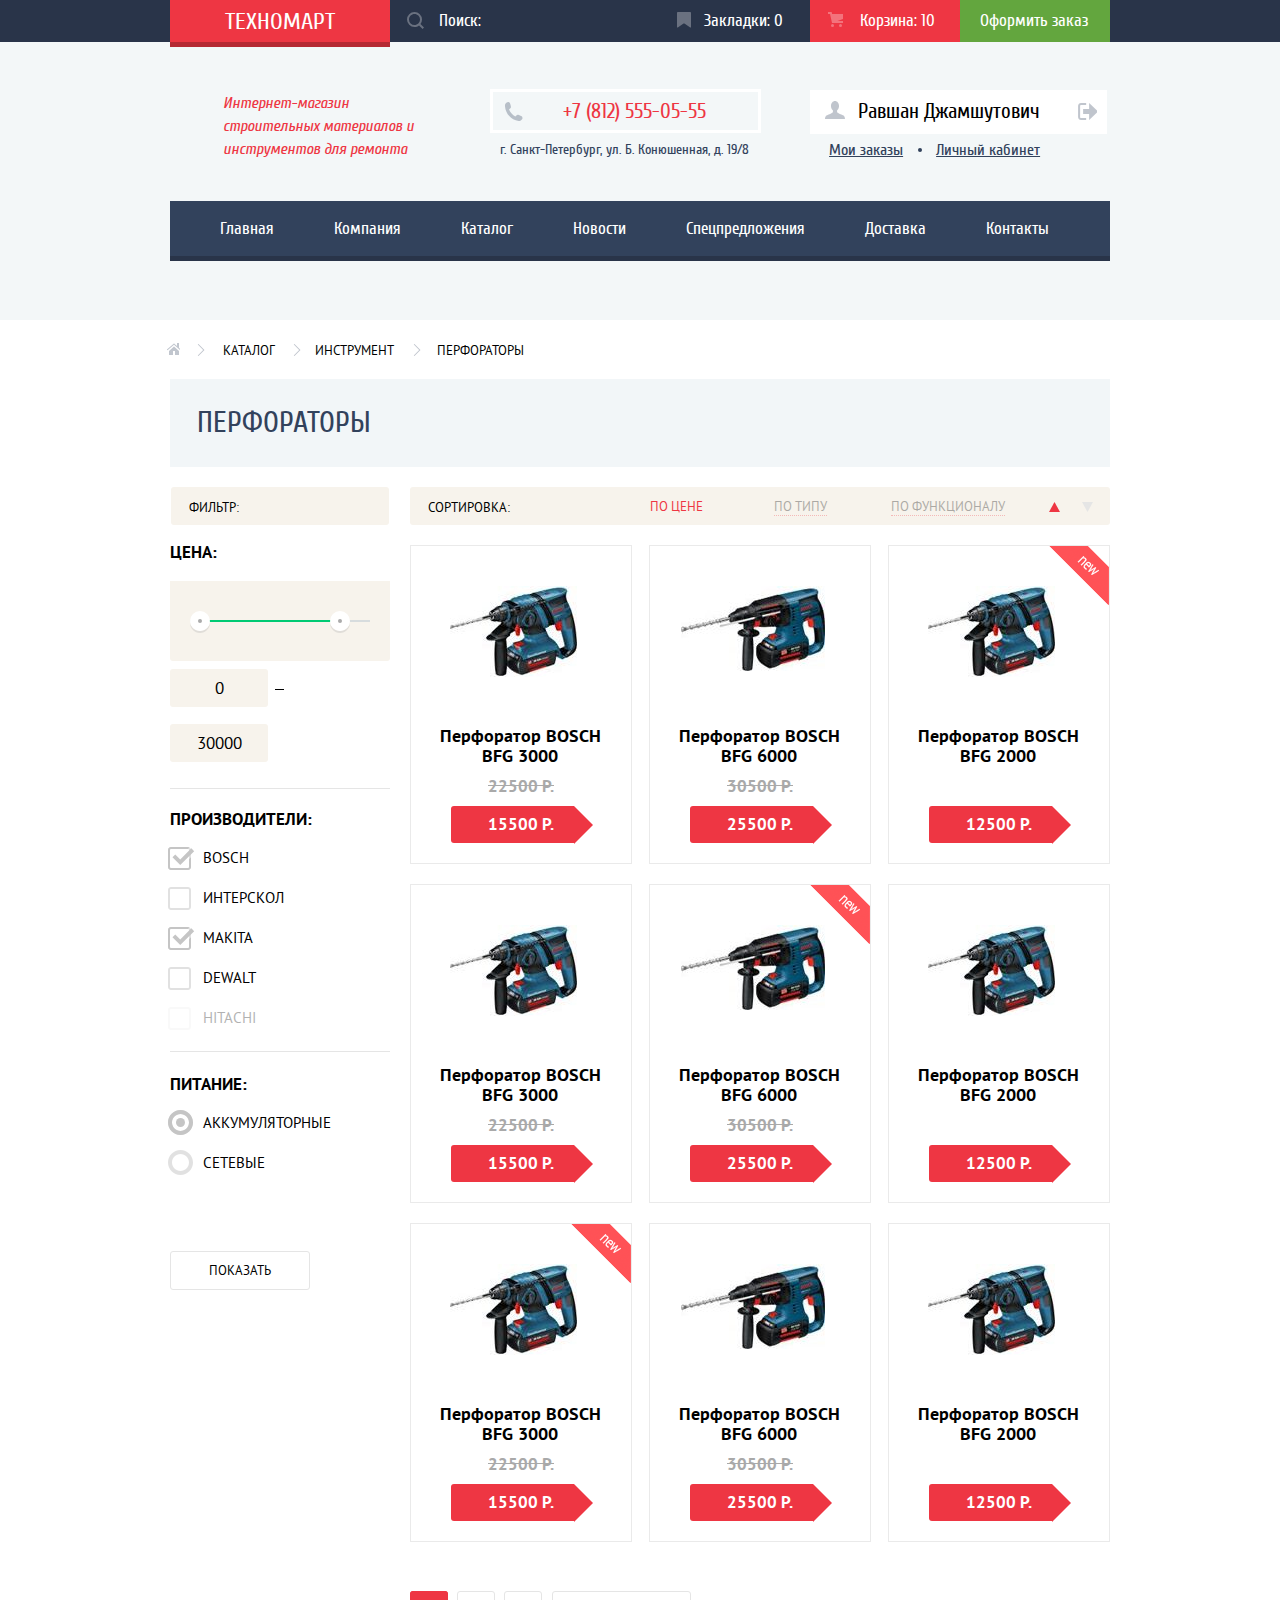
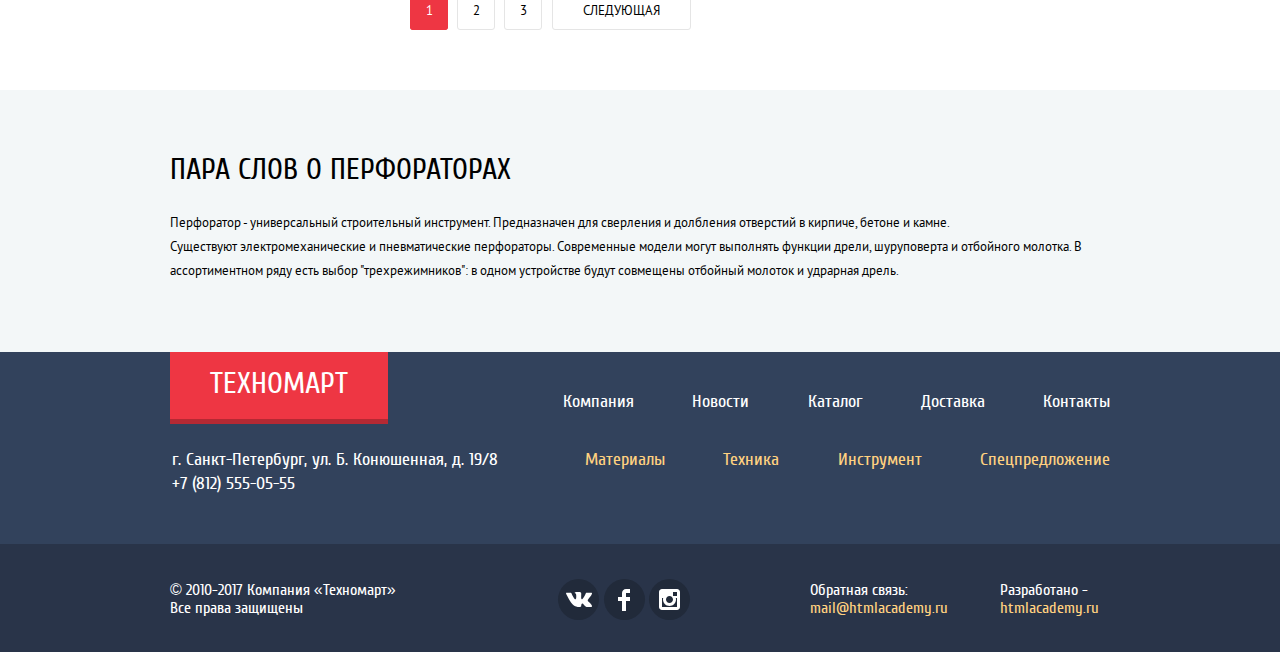
==== commit 263ca5f9: "исправления 1й проверки" ====
--- a/catalog.html
+++ b/catalog.html
@@ -165,7 +165,7 @@
             <span class="goods-old-price">22500 P.</span>
             <a class="goods-price" href="#" aria-label="Перфоратор BOSCH BFG 3000">15500 P.</a>
             <div class="goods-actions">
-              <a class="goods-actions-buy" href="#">Купить</a>
+              <a class="goods-actions-buy" href="addcart.html">Купить</a>
               <a class="goods-actions-tab" href="#">В закладки</a>
             </div>
           </li>
@@ -177,7 +177,7 @@
             <span class="goods-old-price">30500 P.</span>
             <a class="goods-price" href="#" aria-label="Перфоратор BOSCH BFG 6000">25500 P.</a>
             <div class="goods-actions">
-              <a class="goods-actions-buy" href="#">Купить</a>
+              <a class="goods-actions-buy" href="addcart.html">Купить</a>
               <a class="goods-actions-tab" href="#">В закладки</a>
             </div>
           </li>
@@ -189,7 +189,7 @@
             <span class="goods-old-price"></span>
             <a class="goods-price" href="#" aria-label="Перфоратор BOSCH BFG 2000">12500 P.</a>
             <div class="goods-actions">
-              <a class="goods-actions-buy" href="#">Купить</a>
+              <a class="goods-actions-buy" href="addcart.html">Купить</a>
               <a class="goods-actions-tab" href="#">В закладки</a>
             </div>
           </li>
@@ -201,7 +201,7 @@
             <span class="goods-old-price">22500 P.</span>
             <a class="goods-price" href="#" aria-label="Перфоратор BOSCH BFG 3000">15500 P.</a>
             <div class="goods-actions">
-              <a class="goods-actions-buy" href="#">Купить</a>
+              <a class="goods-actions-buy" href="addcart.html">Купить</a>
               <a class="goods-actions-tab" href="#">В закладки</a>
             </div>
           </li>
@@ -213,7 +213,7 @@
             <span class="goods-old-price">30500 P.</span>
             <a class="goods-price" href="#" aria-label="Перфоратор BOSCH BFG 6000">25500 P.</a>
             <div class="goods-actions">
-              <a class="goods-actions-buy" href="#">Купить</a>
+              <a class="goods-actions-buy" href="addcart.html">Купить</a>
               <a class="goods-actions-tab" href="#">В закладки</a>
             </div>
           </li>
@@ -225,7 +225,7 @@
             <span class="goods-old-price"></span>
             <a class="goods-price" href="#" aria-label="Перфоратор BOSCH BFG 2000">12500 P.</a>
             <div class="goods-actions">
-              <a class="goods-actions-buy" href="#">Купить</a>
+              <a class="goods-actions-buy" href="addcart.html">Купить</a>
               <a class="goods-actions-tab" href="#">В закладки</a>
             </div>
           </li>
@@ -237,7 +237,7 @@
             <span class="goods-old-price">22500 P.</span>
             <a class="goods-price" href="#" aria-label="Перфоратор BOSCH BFG 3000">15500 P.</a>
             <div class="goods-actions">
-              <a class="goods-actions-buy" href="#">Купить</a>
+              <a class="goods-actions-buy" href="addcart.html">Купить</a>
               <a class="goods-actions-tab" href="#">В закладки</a>
             </div>
           </li>
@@ -249,7 +249,7 @@
             <span class="goods-old-price">30500 P.</span>
             <a class="goods-price" href="#" aria-label="Перфоратор BOSCH BFG 6000">25500 P.</a>
             <div class="goods-actions">
-              <a class="goods-actions-buy" href="#">Купить</a>
+              <a class="goods-actions-buy" href="addcart.html">Купить</a>
               <a class="goods-actions-tab" href="#">В закладки</a>
             </div>
           </li>
@@ -261,7 +261,7 @@
             <span class="goods-old-price"></span>
             <a class="goods-price" href="#" aria-label="Перфоратор BOSCH BFG 2000">12500 P.</a>
             <div class="goods-actions">
-              <a class="goods-actions-buy" href="#">Купить</a>
+              <a class="goods-actions-buy" href="addcart.html">Купить</a>
               <a class="goods-actions-tab" href="#">В закладки</a>
             </div>
           </li>
--- a/css/style.css
+++ b/css/style.css
@@ -68,7 +68,8 @@
   border: 0;
   padding: 0;
   white-space: nowrap;
-  clip-path: inset(100%);
+  -webkit-clip-path: inset(100%);
+          clip-path: inset(100%);
   clip: rect(0 0 0 0);
   overflow: hidden;
 }
@@ -93,10 +94,15 @@
   padding-bottom: 64px;
 }
 .user-navigation {
-  display: flex;
-  flex-wrap: wrap;
+  display: -webkit-box;
+  display: -ms-flexbox;
+  display: flex;
+  -ms-flex-wrap: wrap;
+      flex-wrap: wrap;
 /*  align-items: center;*/
-  justify-content: space-between;
+  -webkit-box-pack: justify;
+      -ms-flex-pack: justify;
+          justify-content: space-between;
   margin: 0;  
   padding: 0;
   width: 300px;
@@ -104,10 +110,18 @@
   margin-top: 9px;
 }
 .user-navigation-catalog {
-  display: flex;
-  flex-wrap: wrap;
-  flex-direction: column;
-  align-items: center;
+  display: -webkit-box;
+  display: -ms-flexbox;
+  display: flex;
+  -ms-flex-wrap: wrap;
+      flex-wrap: wrap;
+  -webkit-box-orient: vertical;
+  -webkit-box-direction: normal;
+      -ms-flex-direction: column;
+          flex-direction: column;
+  -webkit-box-align: center;
+      -ms-flex-align: center;
+          align-items: center;
   margin: 0;
   padding: 0;
   width: 300px;
@@ -126,12 +140,18 @@
   line-height: 17px;
   background-color: #32425c;
   padding-left: 20px;
-  box-shadow: 0 5px #293449;
+  -webkit-box-shadow: 0 5px #293449;
+          box-shadow: 0 5px #293449;
 }
 .site-navigation {
-  display: flex;
-  flex-wrap: wrap;
-  align-items: center;
+  display: -webkit-box;
+  display: -ms-flexbox;
+  display: flex;
+  -ms-flex-wrap: wrap;
+      flex-wrap: wrap;
+  -webkit-box-align: center;
+      -ms-flex-align: center;
+          align-items: center;
   margin: 0;
   padding: 0;   
 /*  width: 940px;*/
@@ -149,8 +169,12 @@
   padding-left: 30px;
 }
 .header-top {
-  display: flex;
-  align-items: center;
+  display: -webkit-box;
+  display: -ms-flexbox;
+  display: flex;
+  -webkit-box-align: center;
+      -ms-flex-align: center;
+          align-items: center;
   font-size: 17px;
   background-color: #293449;
 /*  width: 940px;*/
@@ -159,8 +183,12 @@
   padding: 0;
 }
 .header-middle {
-  display: flex;
-  align-items: flex-start;
+  display: -webkit-box;
+  display: -ms-flexbox;
+  display: flex;
+  -webkit-box-align: start;
+      -ms-flex-align: start;
+          align-items: flex-start;
   width: 940px;  
   margin-top: 50px;
 }
@@ -178,7 +206,8 @@
   padding-right: 55px;
   padding-top: 10px;
   padding-bottom: 8px;
-  box-shadow: 0 5px #b52933;
+  -webkit-box-shadow: 0 5px #b52933;
+          box-shadow: 0 5px #b52933;
 }
 /*
 .authorization-link {
@@ -356,6 +385,8 @@
 /*  margin-top: 34px;*/ 
 }
 .navigation-wrapper-high {
+  display: -webkit-box;
+  display: -ms-flexbox;
   display: flex;
   background-color: #ffffff;  
 /*  margin-top: 10px;*/
@@ -363,6 +394,8 @@
   margin-top: -2px;  
 }
 .navigation-wrapper-low {
+  display: -webkit-box;
+  display: -ms-flexbox;
   display: flex;
 }
 /*
@@ -561,7 +594,8 @@
   
 }*/
 .header-search input {  
-  box-sizing: border-box;  
+  -webkit-box-sizing: border-box;  
+          box-sizing: border-box;  
   margin: 0;
   width: 270px;  
   padding-left: 49px;    
@@ -646,10 +680,17 @@
   width: 940px;
 }
 .section-list {
-  display: flex;
-  justify-content: space-between;
-  align-items: flex-start;
-  flex-wrap: wrap;
+  display: -webkit-box;
+  display: -ms-flexbox;
+  display: flex;
+  -webkit-box-pack: justify;
+      -ms-flex-pack: justify;
+          justify-content: space-between;
+  -webkit-box-align: start;
+      -ms-flex-align: start;
+          align-items: flex-start;
+  -ms-flex-wrap: wrap;
+      flex-wrap: wrap;
   margin: 0;
   padding: 0;
   list-style: none;
@@ -660,7 +701,9 @@
  /*margin-bottom: 20px;*/  
 }
 .section-slider {
-  order: 4;
+  -webkit-box-ordinal-group: 5;
+      -ms-flex-order: 4;
+          order: 4;
   margin-top: -20px;  
 }
 .main-slider {
@@ -689,8 +732,13 @@
   background-position: 0 0;
 }
 .slide-description { 
-  display: flex;
-  flex-direction: column;
+  display: -webkit-box; 
+  display: -ms-flexbox; 
+  display: flex;
+  -webkit-box-orient: vertical;
+  -webkit-box-direction: normal;
+      -ms-flex-direction: column;
+          flex-direction: column;
   margin: 0;
   padding: 0; 
   max-width: 230px;
@@ -733,6 +781,8 @@
   padding-left: 22px;
 }
 .switches-list {
+  display: -webkit-box;
+  display: -ms-flexbox;
   display: flex;
   list-style: none;
   margin: 0;
@@ -797,7 +847,9 @@
 .section-materials {
   position: relative;
   background-color: #ffbf47;
-  order: 1;
+  -webkit-box-ordinal-group: 2;
+      -ms-flex-order: 1;
+          order: 1;
 }
 .section-materials::after {
   content: "";
@@ -824,7 +876,9 @@
 .section-tool {
   position: relative;
   background-color: #3bbce3;
-  order: 2;
+  -webkit-box-ordinal-group: 3;
+      -ms-flex-order: 2;
+          order: 2;
 }
 .section-tool::after {
   content: "";
@@ -840,7 +894,9 @@
 .section-tech {
   position: relative;
   background-color: #dc91d8;
-  order: 3;
+  -webkit-box-ordinal-group: 4;
+      -ms-flex-order: 3;
+          order: 3;
   margin-bottom: 20px;
 }
 .section-tech::after {
@@ -855,7 +911,9 @@
   background-position: 0 0;  
 }
 .sale-delivery-wrapper {
-  order: 5;
+  -webkit-box-ordinal-group: 6;
+      -ms-flex-order: 5;
+          order: 5;
 }
 .section-sale {
   position: relative;
@@ -901,8 +959,12 @@
   background-color: #ba2732;
 }
 .popular-head {
-  display: flex;
-  justify-content: space-between;
+  display: -webkit-box;
+  display: -ms-flexbox;
+  display: flex;
+  -webkit-box-pack: justify;
+      -ms-flex-pack: justify;
+          justify-content: space-between;
   background-color: #f9f5f0;  
   padding: 0;
   margin: 0;
@@ -958,9 +1020,14 @@
   margin-bottom: 6px;
 }
 .popular-list {
-  display: flex;
-  justify-content: space-between;
-  flex-wrap: wrap;
+  display: -webkit-box;
+  display: -ms-flexbox;
+  display: flex;
+  -webkit-box-pack: justify;
+      -ms-flex-pack: justify;
+          justify-content: space-between;
+  -ms-flex-wrap: wrap;
+      flex-wrap: wrap;
   margin: 0;
   padding: 0;  
 }
@@ -979,8 +1046,13 @@
 .popular-item,
 .catalog-items {
   position: relative;
-  display: flex;
-  flex-direction: column;
+  display: -webkit-box;
+  display: -ms-flexbox;
+  display: flex;
+  -webkit-box-orient: vertical;
+  -webkit-box-direction: normal;
+      -ms-flex-direction: column;
+          flex-direction: column;
   margin: 0;
   padding: 0;
   margin-top: 20px;  
@@ -995,7 +1067,9 @@
   line-height: 20px;
 /*  font-weight: bold;*/
   color: #000000;
-  order: 2;
+  -webkit-box-ordinal-group: 3;
+      -ms-flex-order: 2;
+          order: 2;
   padding: 0; 
   padding-top: 16px;
   padding-left: 28px;
@@ -1004,7 +1078,9 @@
   margin-bottom: 11px;
 }
 .goods-image {
-  order: 1;
+  -webkit-box-ordinal-group: 2;
+      -ms-flex-order: 1;
+          order: 1;
   margin: 0;
   padding: 0;
   margin-top: 40px;
@@ -1023,7 +1099,9 @@
   text-transform: uppercase;
   color: #a9a9a9;
   text-decoration: line-through;  
-  order: 3;  
+  -webkit-box-ordinal-group: 4;  
+      -ms-flex-order: 3;  
+          order: 3;  
   min-height: 20px;  
 }
 .popular-item-new {
@@ -1042,6 +1120,8 @@
   z-index: 20;
 }
 .goods-price {
+  display: inline-block;
+  vertical-align: top;
   position: relative;
   font-family: "PTSansBold", Tahoma, sans-serif;
   font-size: 17px;
@@ -1050,10 +1130,18 @@
   color: #ffffff;
   text-transform: uppercase;  
   background-color: #ee3643;
-  order: 4;
+  -webkit-box-ordinal-group: 5;
+      -ms-flex-order: 4;
+          order: 4;
   margin: 9px auto;
   margin-bottom: 20px;
   padding: 9px 37px 10px 37px;
+/*
+  padding-top: 9px;
+  padding-bottom: 10px;
+*/
+  width: 67px;
+  text-align: center;
   border-radius: 3px;  
 }
 .goods-price::after{
@@ -1152,14 +1240,16 @@
   height: 145px;
 }
 .popular-manuf .popular-item:hover {
-  box-shadow: 0 0 10px rgba(0, 0, 0, 0.2);
+  -webkit-box-shadow: 0 0 10px rgba(0, 0, 0, 0.2);
+          box-shadow: 0 0 10px rgba(0, 0, 0, 0.2);
 }
 .popular-manuf .popular-item:active {
   opacity: 0.3;
 }
 .popular-goods .popular-item:hover,
 .catalog-items:hover {
-  box-shadow: 0 0 10px rgba(0, 0, 0, 0.2);
+  -webkit-box-shadow: 0 0 10px rgba(0, 0, 0, 0.2);
+          box-shadow: 0 0 10px rgba(0, 0, 0, 0.2);
 }
 .main-service-wrapper {
   width: 100%;
@@ -1213,8 +1303,12 @@
   margin-bottom: 25px;
 }
 .service-slider-wrapper {
-  display: flex;
-  justify-content: space-between;
+  display: -webkit-box;
+  display: -ms-flexbox;
+  display: flex;
+  -webkit-box-pack: justify;
+      -ms-flex-pack: justify;
+          justify-content: space-between;
 }
 .service-slider {
   margin: 0;
@@ -1223,8 +1317,13 @@
 }
 .service-button {
   position: relative;
-  display: flex;
-  flex-direction: column;
+  display: -webkit-box;
+  display: -ms-flexbox;
+  display: flex;
+  -webkit-box-orient: vertical;
+  -webkit-box-direction: normal;
+      -ms-flex-direction: column;
+          flex-direction: column;
   width: 238px;
   margin-top: 5px; 
 }
@@ -1330,8 +1429,12 @@
   margin-left: 10px;
 }
 .company-contact-wrapper {
-  display: flex;
-  justify-content: center;
+  display: -webkit-box;
+  display: -ms-flexbox;
+  display: flex;
+  -webkit-box-pack: center;
+      -ms-flex-pack: center;
+          justify-content: center;
   margin: 0;
   padding: 0;
   padding-top: 80px; 
@@ -1421,8 +1524,12 @@
 .footer-top,
 .footer-middle,
 .footer-low {
-  display: flex;
-  justify-content: space-between;
+  display: -webkit-box;
+  display: -ms-flexbox;
+  display: flex;
+  -webkit-box-pack: justify;
+      -ms-flex-pack: justify;
+          justify-content: space-between;
   margin: 0;
   padding: 0;
 }
@@ -1469,15 +1576,26 @@
 .social-list {
   margin: 0 auto;
   padding: 0;
-  display: flex;
-  flex-wrap: wrap;  
-  justify-content: space-between;
+  display: -webkit-box;
+  display: -ms-flexbox;
+  display: flex;
+  -ms-flex-wrap: wrap;
+      flex-wrap: wrap;  
+  -webkit-box-pack: justify;  
+      -ms-flex-pack: justify;  
+          justify-content: space-between;
   width: 132px;
 }
 .social-button {
-  display: flex;
-  justify-content: center;
-  align-items: center;
+  display: -webkit-box;
+  display: -ms-flexbox;
+  display: flex;
+  -webkit-box-pack: center;
+      -ms-flex-pack: center;
+          justify-content: center;
+  -webkit-box-align: center;
+      -ms-flex-align: center;
+          align-items: center;
   width: 41px;
   height: 41px;
   border-radius: 50%;
@@ -1494,9 +1612,14 @@
 .footer-navigation {
   margin: 0;
   padding: 0;
-  display: flex;
-  flex-wrap: wrap;
-  justify-content: space-between;
+  display: -webkit-box;
+  display: -ms-flexbox;
+  display: flex;
+  -ms-flex-wrap: wrap;
+      flex-wrap: wrap;
+  -webkit-box-pack: justify;
+      -ms-flex-pack: justify;
+          justify-content: space-between;
   width: 700px;  
   padding-left: 175px;
 }
@@ -1534,8 +1657,12 @@
   text-decoration: none;
 }
 .footer-add-menu {
-  display: flex;
-  justify-content: space-between;  
+  display: -webkit-box;
+  display: -ms-flexbox;
+  display: flex;
+  -webkit-box-pack: justify;
+      -ms-flex-pack: justify;
+          justify-content: space-between;  
   width: 525px;
   list-style: none;
   margin: 0;
@@ -1587,25 +1714,44 @@
   text-decoration: none;
 }
 .write-us {
-  display: flex;
-  flex-direction: column;
-  justify-content: space-between;
-  flex-wrap: wrap;
+  display: -webkit-box;
+  display: -ms-flexbox;
+  display: flex;
+  -webkit-box-orient: vertical;
+  -webkit-box-direction: normal;
+      -ms-flex-direction: column;
+          flex-direction: column;
+  -webkit-box-pack: justify;
+      -ms-flex-pack: justify;
+          justify-content: space-between;
+  -ms-flex-wrap: wrap;
+      flex-wrap: wrap;
   margin: 0;
   padding: 0;  
 }
 .form-write-us-wrapper {
-  display: flex;
-  justify-content: space-between;
-  flex-wrap: wrap;
+  display: -webkit-box;
+  display: -ms-flexbox;
+  display: flex;
+  -webkit-box-pack: justify;
+      -ms-flex-pack: justify;
+          justify-content: space-between;
+  -ms-flex-wrap: wrap;
+      flex-wrap: wrap;
   margin: 0;
   padding: 0;
   width: 460px;  
 }
 .background-write-us {
-  display: flex;
-  justify-content: center;
-  align-items: center;
+  display: -webkit-box;
+  display: -ms-flexbox;
+  display: flex;
+  -webkit-box-pack: center;
+      -ms-flex-pack: center;
+          justify-content: center;
+  -webkit-box-align: center;
+      -ms-flex-align: center;
+          align-items: center;
   margin: 0;
   padding: 0;
   width: 620px;
@@ -1645,7 +1791,8 @@
 */
   padding-top: 46px;  
   border-top: 7px solid #ff5357;
-  box-shadow: 0 30px 50px rgba(0, 0, 0, 0.7);
+  -webkit-box-shadow: 0 30px 50px rgba(0, 0, 0, 0.7);
+          box-shadow: 0 30px 50px rgba(0, 0, 0, 0.7);
   z-index: 30;
 }
 .modal-container {
@@ -1723,8 +1870,12 @@
 }
 .breadcrumbs {
 /*  position: relative;*/
-  display: flex;
-  align-items: center;
+  display: -webkit-box;
+  display: -ms-flexbox;
+  display: flex;
+  -webkit-box-align: center;
+      -ms-flex-align: center;
+          align-items: center;
   width: 380px;
   margin: 0;
   padding: 0;
@@ -1799,8 +1950,12 @@
   background-position: 0 0;
 }
 .catalog-columns {
-  display: flex;
-  justify-content: space-between;
+  display: -webkit-box;
+  display: -ms-flexbox;
+  display: flex;
+  -webkit-box-pack: justify;
+      -ms-flex-pack: justify;
+          justify-content: space-between;
   margin: 0;
   padding: 0;
 }
@@ -1941,9 +2096,16 @@
   text-transform: uppercase;
 }
 .filters {
-  display: flex;
-  flex-direction: column;
-  align-items: center;
+  display: -webkit-box;
+  display: -ms-flexbox;
+  display: flex;
+  -webkit-box-orient: vertical;
+  -webkit-box-direction: normal;
+      -ms-flex-direction: column;
+          flex-direction: column;
+  -webkit-box-align: center;
+      -ms-flex-align: center;
+          align-items: center;
   width: 220px;
   margin: 0;
   padding: 0;
@@ -2004,7 +2166,10 @@
 .filter-radio label {
   position: relative;
   cursor: pointer;
-  user-select: none;
+  -webkit-user-select: none;
+     -moz-user-select: none;
+      -ms-user-select: none;
+          user-select: none;
   padding-top: 1px;
 }
 .filter-field:hover + label,
@@ -2099,12 +2264,16 @@
 }
 .sorting {
   position: relative;
+  display: -webkit-box;
+  display: -ms-flexbox;
   display: flex;
   margin: 0;
   padding: 0;
   width: 700px;  
 }
 .sorting-list {  
+  display: -webkit-box;  
+  display: -ms-flexbox;  
   display: flex;
   margin: 0;
   padding: 0;
@@ -2190,9 +2359,14 @@
   fill: #ee3643;
 }
 .catalog-list {
-  display: flex;
-  flex-wrap: wrap;
-  justify-content: space-between;
+  display: -webkit-box;
+  display: -ms-flexbox;
+  display: flex;
+  -ms-flex-wrap: wrap;
+      flex-wrap: wrap;
+  -webkit-box-pack: justify;
+      -ms-flex-pack: justify;
+          justify-content: space-between;
   padding: 0;
   margin: 0;
   width: 700px;
@@ -2208,8 +2382,13 @@
 }
 */
 .pagination-list {
+  display: -webkit-box;
+  display: -ms-flexbox;
   display: flex; 
-  flex-direction: row;
+  -webkit-box-orient: horizontal; 
+  -webkit-box-direction: normal; 
+      -ms-flex-direction: row; 
+          flex-direction: row;
   margin: 0;
   padding: 0;
   list-style: none;
@@ -2258,7 +2437,8 @@
   right: 25%;
   width: 620px;
   border-top: 7px solid #ff5357;
-  box-shadow: 0 30px 50px rgba(0, 0, 0, 0.7);
+  -webkit-box-shadow: 0 30px 50px rgba(0, 0, 0, 0.7);
+          box-shadow: 0 30px 50px rgba(0, 0, 0, 0.7);
   background-color: #ffffff;
   z-index: 30;
 }
@@ -2304,6 +2484,8 @@
   background-position: 0 0;
 }
 .modal-back {  
+  display: -webkit-box;  
+  display: -ms-flexbox;  
   display: flex;
   margin: 0;
   padding: 0;
@@ -2313,9 +2495,15 @@
   margin-left: 60px;
 }
 .background-good-add {
-  display: flex;
-  justify-content: center;
-  align-items: center;
+  display: -webkit-box;
+  display: -ms-flexbox;
+  display: flex;
+  -webkit-box-pack: center;
+      -ms-flex-pack: center;
+          justify-content: center;
+  -webkit-box-align: center;
+      -ms-flex-align: center;
+          align-items: center;
   margin: 0;
   padding: 0;
   width: 620px;
@@ -2363,7 +2551,8 @@
   right: 15%;
   width: 940px;
   height: 445px;  
-  box-shadow: 0 0 50px rgba(0, 0, 0, 0.7);  
+  -webkit-box-shadow: 0 0 50px rgba(0, 0, 0, 0.7);  
+          box-shadow: 0 0 50px rgba(0, 0, 0, 0.7);  
   background-color: transparent;
   border: none;
   z-index: 30;
